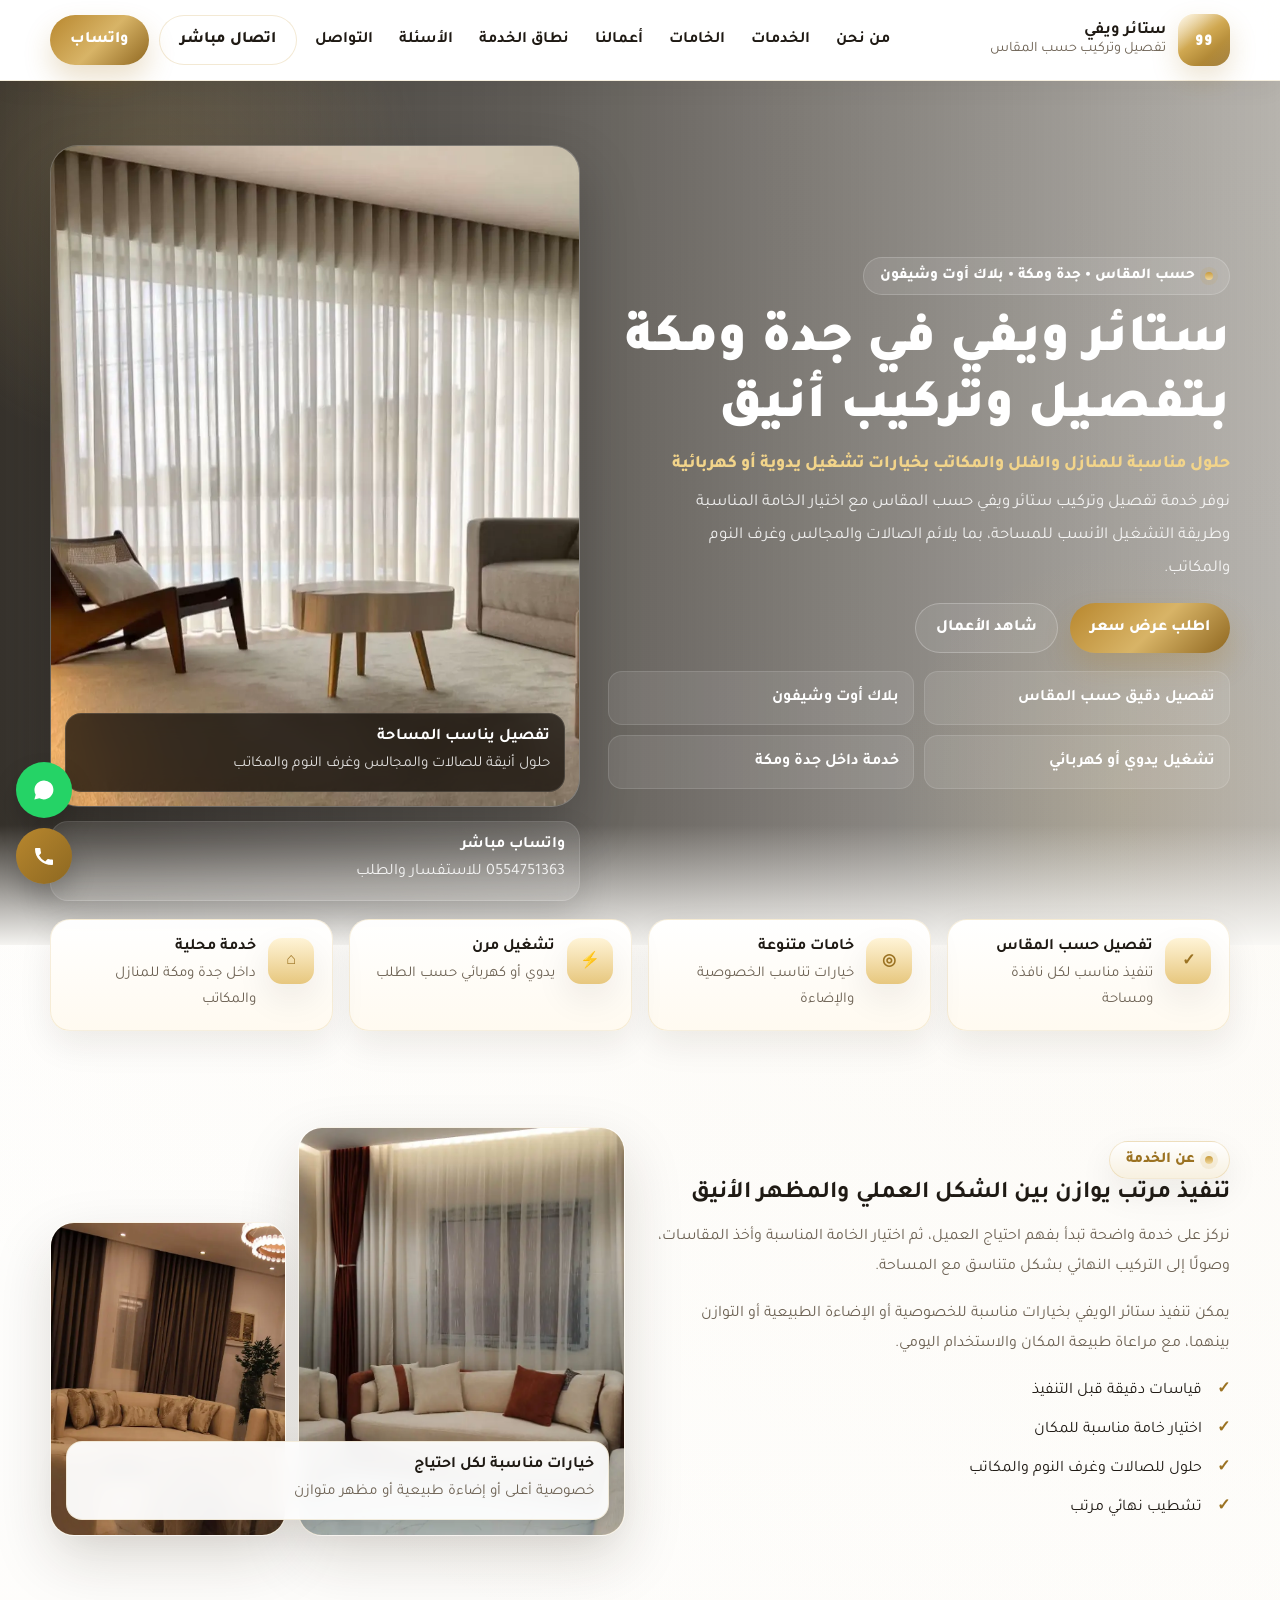
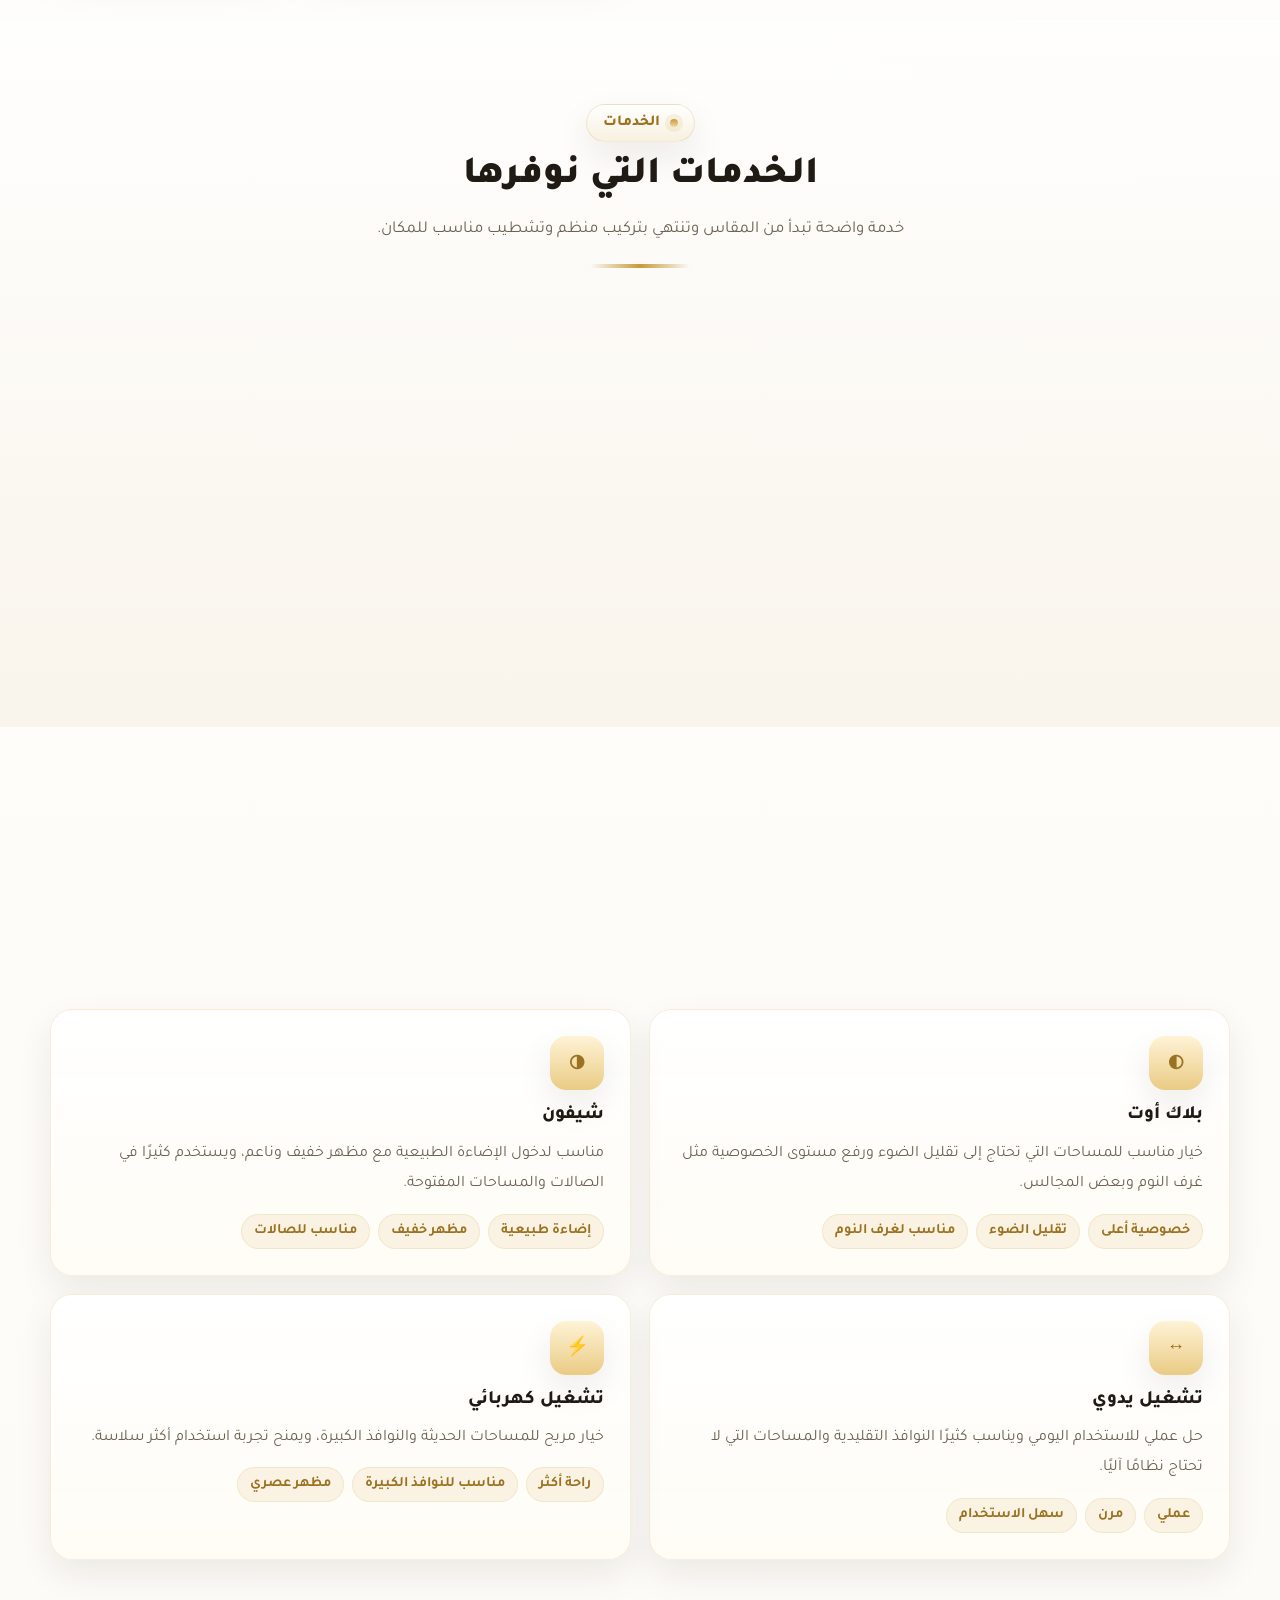
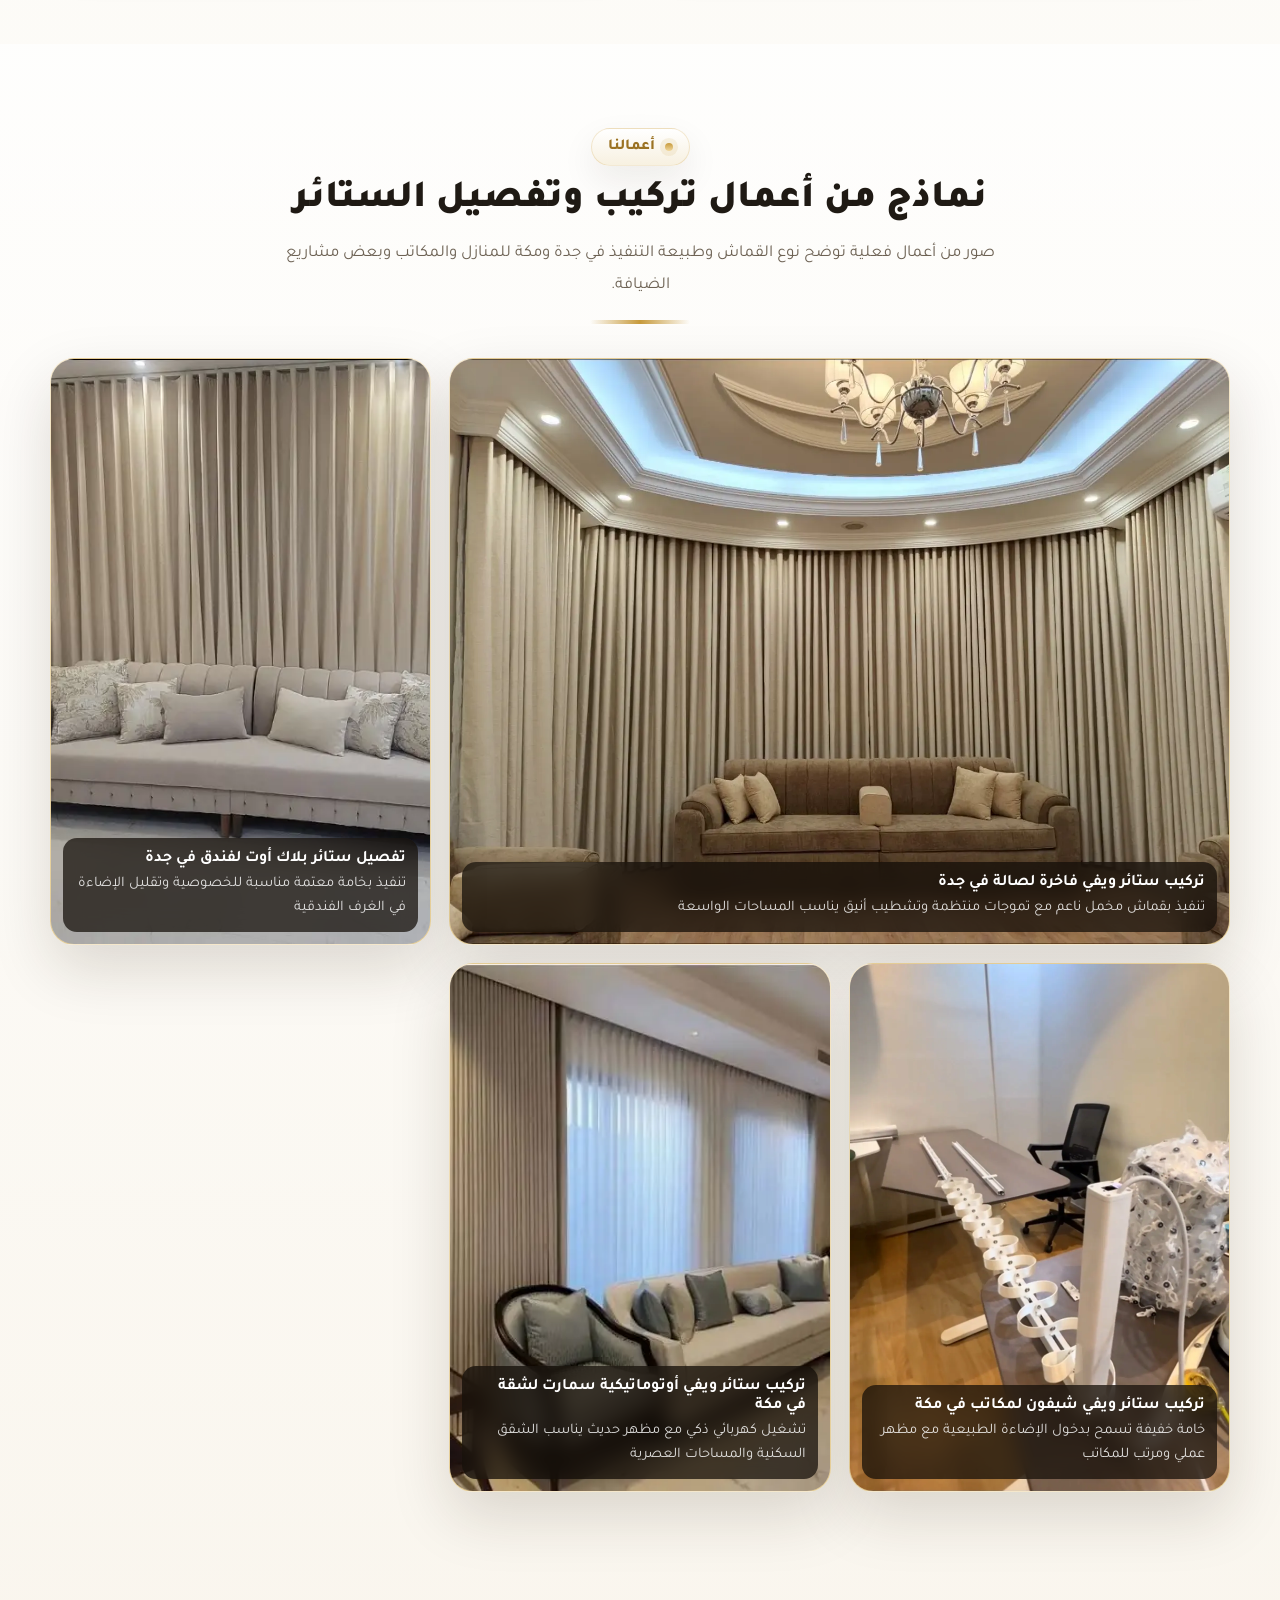
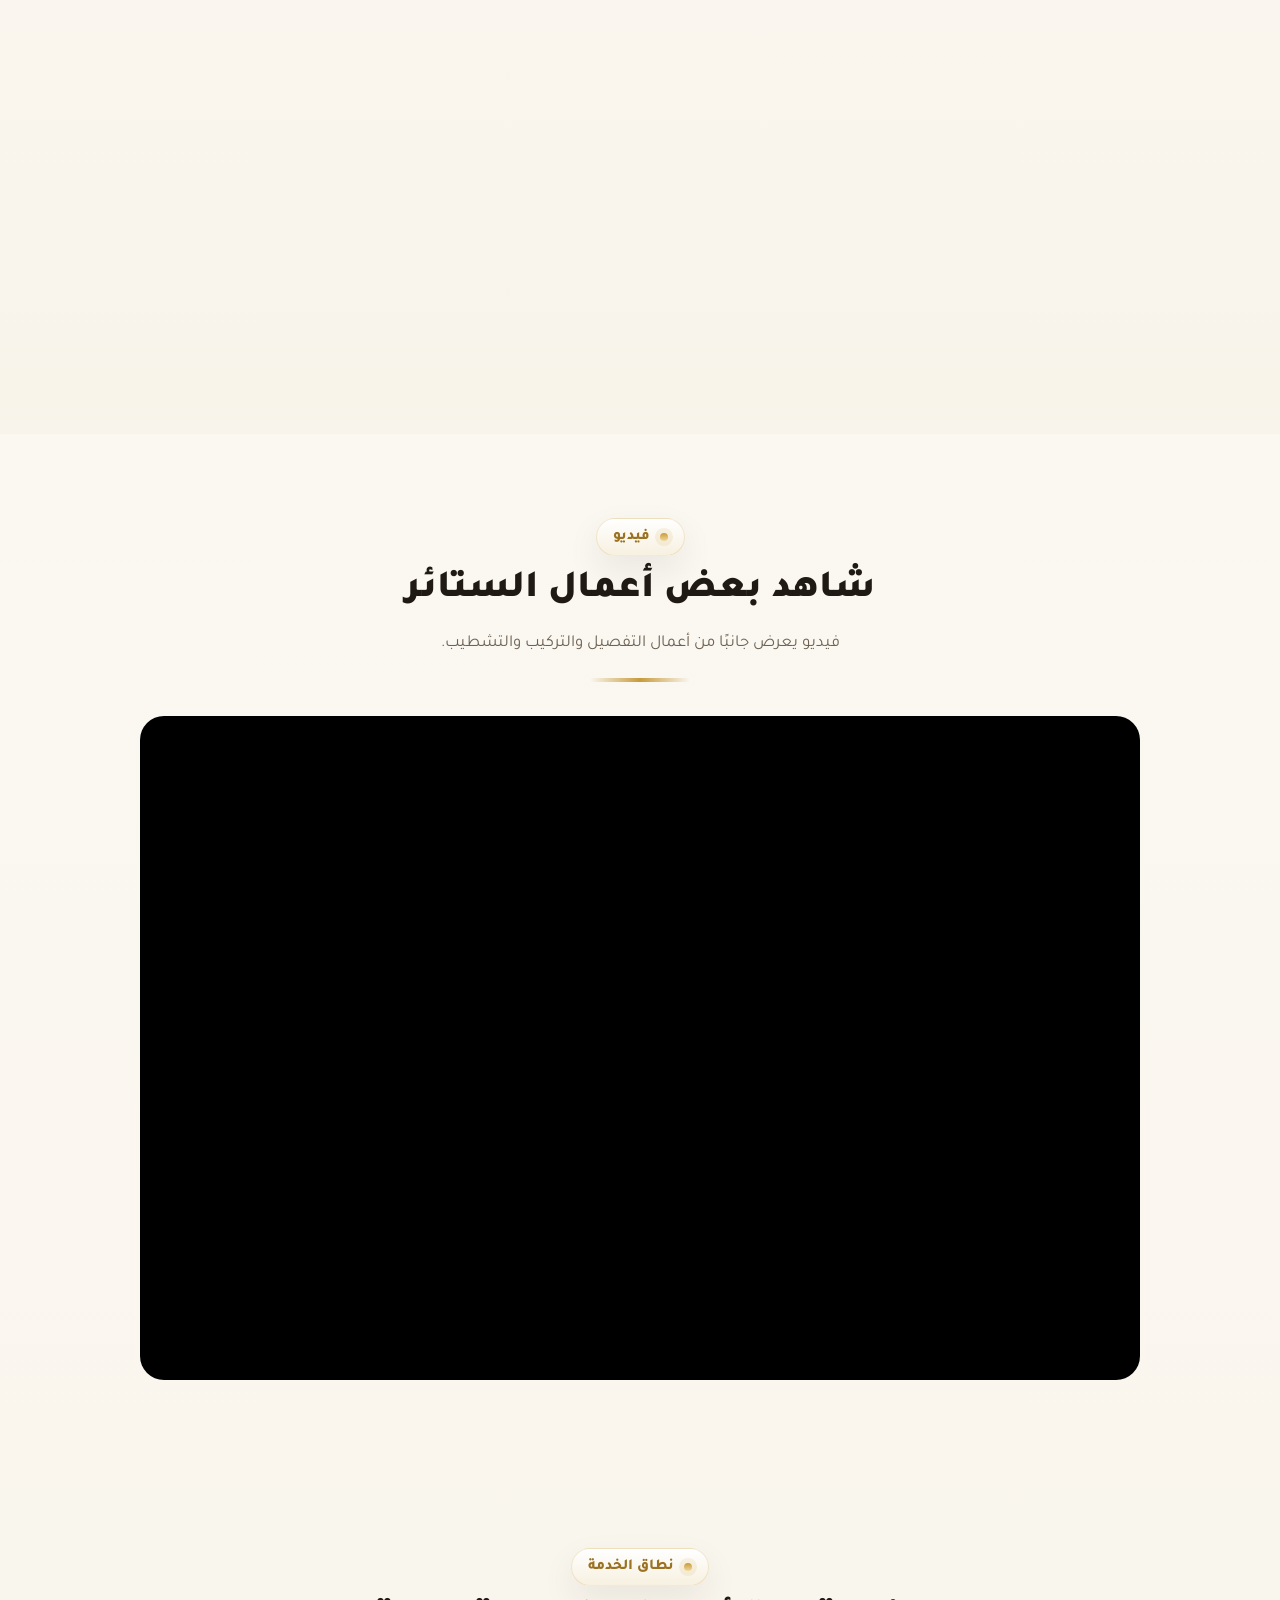
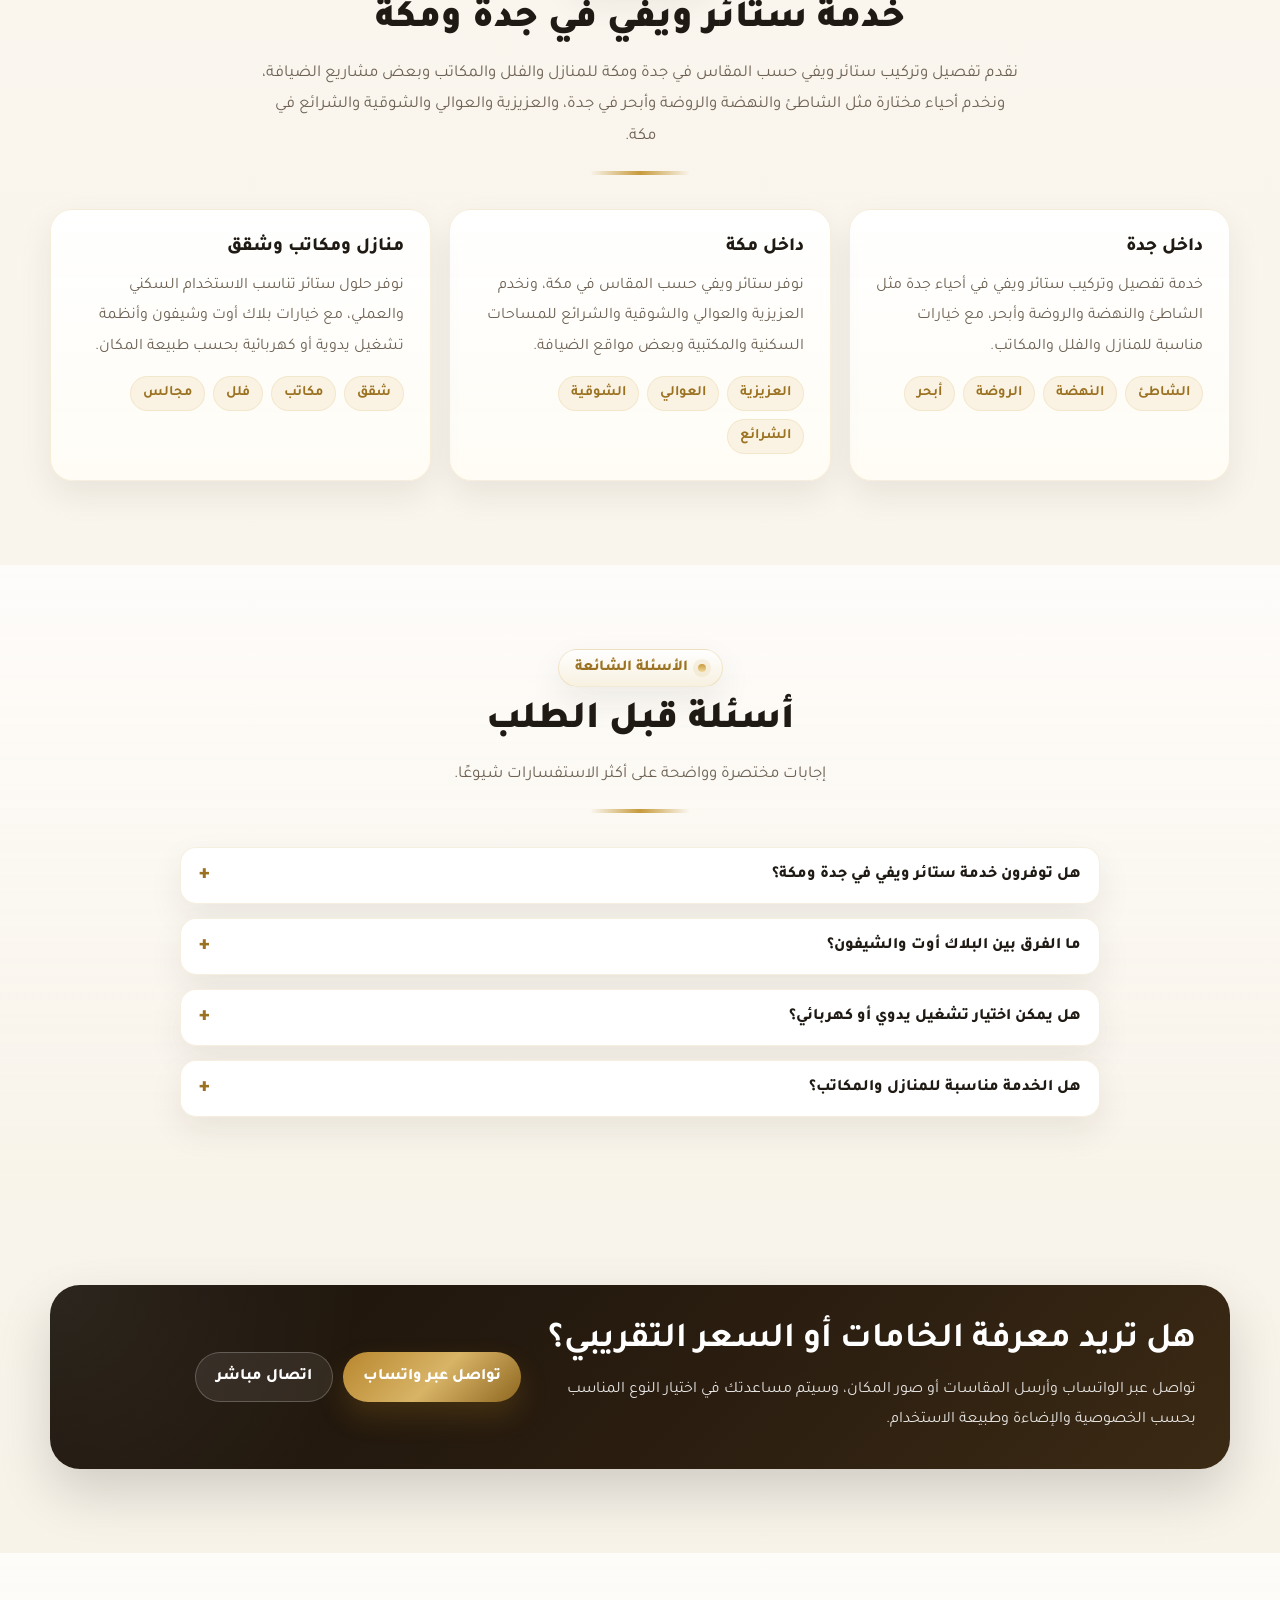
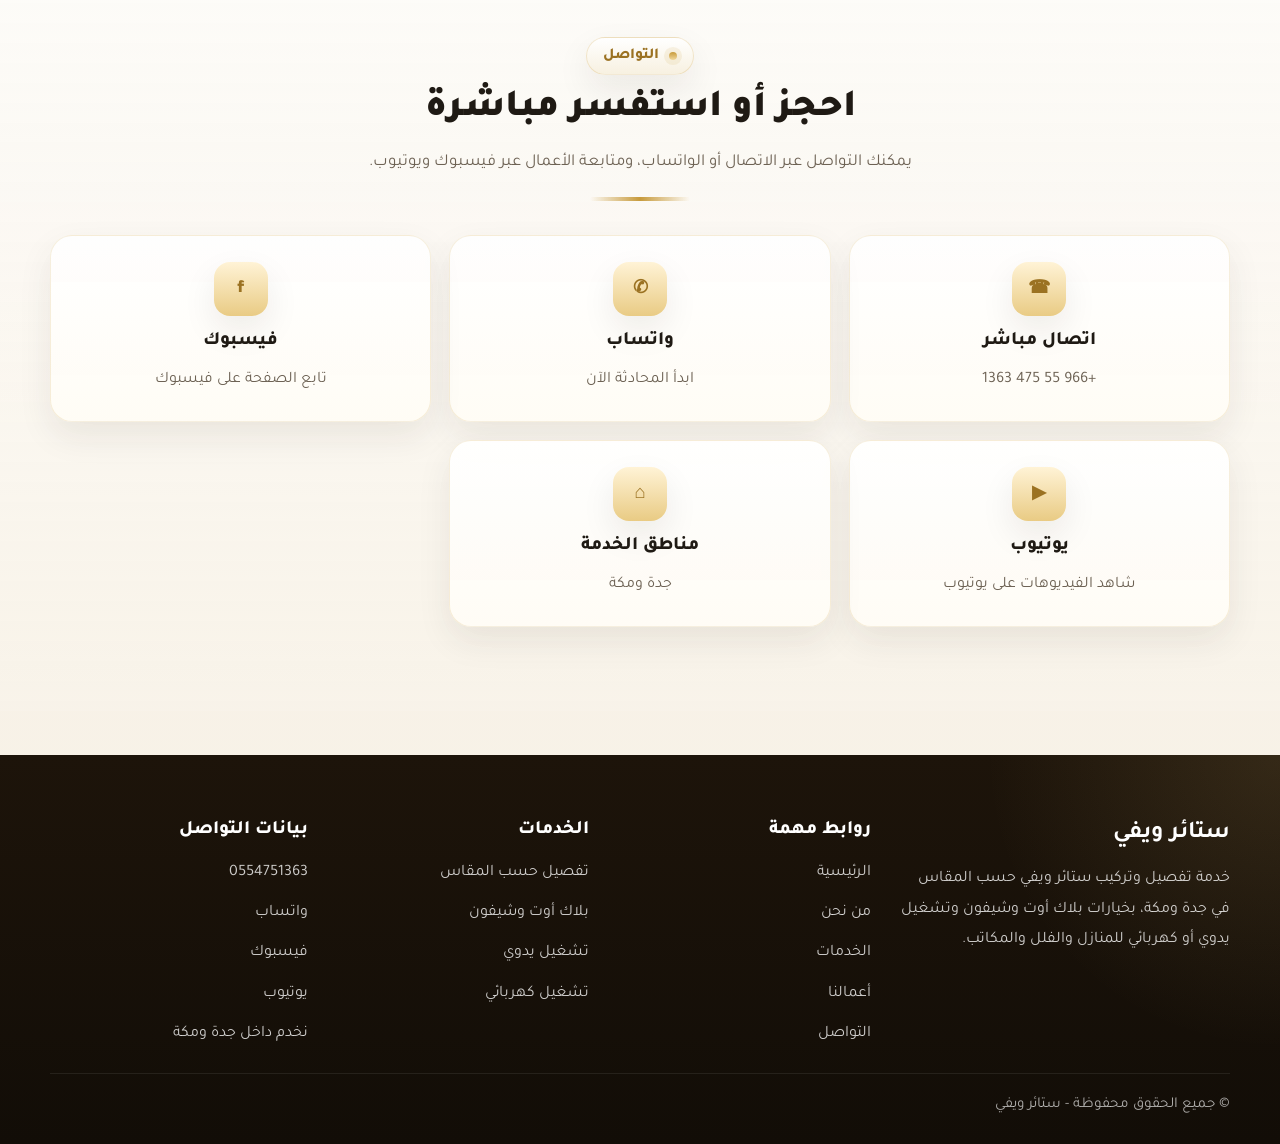
==== index.html @ 96257b6f "Add files via upload" ====
<!doctype html>
<html lang="ar" dir="rtl">
<head>
  <meta charset="utf-8">
  <meta name="viewport" content="width=device-width, initial-scale=1">
  <title>ستائر ويفي في جدة ومكة | تفصيل وتركيب حسب المقاس</title>
  <meta name="description" content="تفصيل وتركيب ستائر ويفي حسب المقاس في جدة ومكة بخيارات بلاك أوت وشيفون وتشغيل يدوي أو كهربائي للمنازل والفلل والمكاتب وبعض مشاريع الضيافة.">
  <meta name="robots" content="index,follow,max-image-preview:large,max-snippet:-1,max-video-preview:-1">
  <meta name="theme-color" content="#fbf7ef">
  <meta name="format-detection" content="telephone=yes">
  <link rel="canonical" href="https://wavycurtains.store/">

  <link rel="preconnect" href="https://fonts.googleapis.com">
  <link rel="preconnect" href="https://fonts.gstatic.com" crossorigin>
  <link href="https://fonts.googleapis.com/css2?family=Tajawal:wght@400;500;700;800&display=swap" rel="stylesheet">
  <link rel="stylesheet" href="./assets/css/style.css">
  <link rel="icon" href="/favicon.ico" sizes="any">
<link rel="icon" type="image/svg+xml" href="/favicon.svg">
<link rel="apple-touch-icon" href="/apple-touch-icon.png">
<link rel="manifest" href="/site.webmanifest">

  <meta property="og:locale" content="ar_AR">
  <meta property="og:type" content="website">
  <meta property="og:title" content="ستائر ويفي في جدة ومكة | تفصيل وتركيب حسب المقاس">
  <meta property="og:description" content="خدمة تفصيل وتركيب ستائر ويفي حسب المقاس في جدة ومكة بخيارات بلاك أوت وشيفون وتشغيل يدوي أو كهربائي.">
  <meta property="og:url" content="https://wavycurtains.store/">
  <meta property="og:site_name" content="ستائر ويفي">
  <meta property="og:image" content="https://wavycurtains.store/assets/images/wavey-curtains-cover-jeddah-makkah.webp">
  <meta property="og:image:alt" content="ستائر ويفي بتفصيل أنيق حسب المقاس">

  <meta name="twitter:card" content="summary_large_image">
  <meta name="twitter:title" content="ستائر ويفي في جدة ومكة | تفصيل وتركيب حسب المقاس">
  <meta name="twitter:description" content="خدمة تفصيل وتركيب ستائر ويفي حسب المقاس في جدة ومكة بخيارات بلاك أوت وشيفون وتشغيل يدوي أو كهربائي.">
  <meta name="twitter:image" content="https://wavycurtains.store/assets/images/wavey-curtains-cover-jeddah-makkah.webp">

  <script type="application/ld+json">
  {
    "@context":"https://schema.org",
    "@graph":[
      {
        "@type":"WebSite",
        "@id":"https://wavycurtains.store/#website",
        "url":"https://wavycurtains.store/",
        "name":"ستائر ويفي",
        "inLanguage":"ar"
      },
      {
        "@type":"Organization",
        "@id":"https://wavycurtains.store/#organization",
        "name":"ستائر ويفي",
        "url":"https://wavycurtains.store/",
        "logo":"https://wavycurtains.store/assets/images/wavey-curtains-cover-jeddah-makkah.webp",
        "telephone":"+966554751363"
      },
      {
        "@type":"HomeAndConstructionBusiness",
        "@id":"https://wavycurtains.store/#business",
        "name":"ستائر ويفي",
        "url":"https://wavycurtains.store/",
        "image":"https://wavycurtains.store/assets/images/wavey-curtains-cover-jeddah-makkah.webp",
        "description":"تفصيل وتركيب ستائر ويفي حسب المقاس في جدة ومكة بخيارات بلاك أوت وشيفون وتشغيل يدوي أو كهربائي للمنازل والفلل والمكاتب وبعض مشاريع الضيافة.",
        "telephone":"+966554751363",
        "priceRange":"$$",
        "address":{
          "@type":"PostalAddress",
          "addressLocality":"Jeddah",
          "addressRegion":"Makkah Province",
          "addressCountry":"SA"
        },
        "areaServed":[
          {"@type":"City","name":"Jeddah"},
          {"@type":"City","name":"Mecca"}
        ],
        "contactPoint":[
          {
            "@type":"ContactPoint",
            "telephone":"+966554751363",
            "contactType":"customer service",
            "areaServed":"SA",
            "availableLanguage":["ar"]
          }
        ],
        "openingHoursSpecification":[
          {
            "@type":"OpeningHoursSpecification",
            "dayOfWeek":["Saturday","Sunday","Monday","Tuesday","Wednesday","Thursday"],
            "opens":"09:00",
            "closes":"22:00"
          }
        ]
      },
      {
        "@type":"Service",
        "@id":"https://wavycurtains.store/#service",
        "name":"تفصيل وتركيب ستائر ويفي",
        "serviceType":"تفصيل وتركيب ستائر ويفي حسب المقاس",
        "provider":{"@id":"https://wavycurtains.store/#business"},
        "areaServed":[
          {"@type":"City","name":"Jeddah"},
          {"@type":"City","name":"Mecca"}
        ],
        "description":"خدمة تفصيل وتركيب ستائر ويفي حسب المقاس بخيارات بلاك أوت وشيفون وأنظمة تشغيل يدوية أو كهربائية."
      },
      {
        "@type":"FAQPage",
        "@id":"https://wavycurtains.store/#faq",
        "mainEntity":[
          {
            "@type":"Question",
            "name":"هل توفرون خدمة ستائر ويفي في جدة ومكة؟",
            "acceptedAnswer":{
              "@type":"Answer",
              "text":"نعم، نوفر خدمة تفصيل وتركيب ستائر ويفي حسب المقاس داخل جدة ومكة للمنازل والفلل والمكاتب وبعض مشاريع الضيافة."
            }
          },
          {
            "@type":"Question",
            "name":"ما الفرق بين البلاك أوت والشيفون؟",
            "acceptedAnswer":{
              "@type":"Answer",
              "text":"البلاك أوت مناسب لتقليل الضوء وزيادة الخصوصية، بينما الشيفون يسمح بمرور الإضاءة الطبيعية ويمنح المكان مظهرًا أخف."
            }
          },
          {
            "@type":"Question",
            "name":"هل تتوفر أنظمة تشغيل يدوية وكهربائية؟",
            "acceptedAnswer":{
              "@type":"Answer",
              "text":"نعم، يمكن تنفيذ الستائر بسحب يدوي أو بنظام كهربائي حسب نوع المساحة وطبيعة الاستخدام."
            }
          },
          {
            "@type":"Question",
            "name":"هل الخدمة مناسبة للمنازل والمكاتب؟",
            "acceptedAnswer":{
              "@type":"Answer",
              "text":"نعم، الخدمة مناسبة للمنازل والفلل والمكاتب وبعض مساحات الضيافة."
            }
          }
        ]
      }
    ]
  }
  </script>
</head>
<body>

  <header class="site-header">
    <div class="container nav-wrap">
      <a href="#home" class="brand" aria-label="الانتقال إلى الرئيسية">
        <div class="brand-logo">وو</div>
        <div class="brand-text">
          <strong>ستائر ويفي</strong>
          <span>تفصيل وتركيب حسب المقاس</span>
        </div>
      </a>

      <nav class="nav" aria-label="القائمة الرئيسية">
        <a href="#about">من نحن</a>
        <a href="#services">الخدمات</a>
        <a href="#materials">الخامات</a>
        <a href="#works">أعمالنا</a>
        <a href="#areas">نطاق الخدمة</a>
        <a href="#faq-section">الأسئلة</a>
        <a href="#contact">التواصل</a>
      </nav>

      <div class="nav-actions">
        <a class="btn btn-outline" href="tel:+966554751363">اتصال مباشر</a>
        <a class="btn btn-primary" href="https://wa.me/966554751363" target="_blank" rel="noopener">واتساب</a>

        <button class="menu-toggle" id="menuToggle" aria-label="فتح القائمة" aria-expanded="false" aria-controls="mobileNav">
          <span></span>
          <span></span>
          <span></span>
        </button>
      </div>
    </div>

    <nav id="mobileNav" class="mobile-nav" aria-hidden="true">
      <a href="#about">من نحن</a>
      <a href="#services">الخدمات</a>
      <a href="#materials">الخامات</a>
      <a href="#works">أعمالنا</a>
      <a href="#areas">نطاق الخدمة</a>
      <a href="#faq-section">الأسئلة</a>
      <a href="#contact">التواصل</a>

      <div class="mobile-actions">
        <a class="btn btn-primary" href="https://wa.me/966554751363" target="_blank" rel="noopener">واتساب</a>
        <a class="btn btn-outline" href="tel:+966554751363">اتصال</a>
      </div>
    </nav>
  </header>

  <main>
    <section class="hero" id="home">
      <div class="container hero-grid">
        <div class="hero-content reveal">
          <span class="eyebrow">حسب المقاس • جدة ومكة • بلاك أوت وشيفون</span>
          <h1>ستائر ويفي في جدة ومكة بتفصيل وتركيب أنيق</h1>
          <div class="hero-sub">حلول مناسبة للمنازل والفلل والمكاتب بخيارات تشغيل يدوية أو كهربائية</div>
          <p>
            نوفر خدمة تفصيل وتركيب ستائر ويفي حسب المقاس مع اختيار الخامة المناسبة وطريقة التشغيل الأنسب
            للمساحة، بما يلائم الصالات والمجالس وغرف النوم والمكاتب.
          </p>

          <div class="hero-actions">
            <a class="btn btn-primary" href="https://wa.me/966554751363" target="_blank" rel="noopener">اطلب عرض سعر</a>
            <a class="btn btn-outline" href="#works">شاهد الأعمال</a>
          </div>

          <div class="hero-points">
            <div class="hero-point">تفصيل دقيق حسب المقاس</div>
            <div class="hero-point">بلاك أوت وشيفون</div>
            <div class="hero-point">تشغيل يدوي أو كهربائي</div>
            <div class="hero-point">خدمة داخل جدة ومكة</div>
          </div>
        </div>

        <div class="hero-visual reveal">
          <div class="hero-media">
         <img
  src="assets/images/wavey-curtains-jeddah-makkah-hero-900.webp"
  srcset="
    assets/images/wavey-curtains-jeddah-makkah-hero-600.webp 600w,
    assets/images/wavey-curtains-jeddah-makkah-hero-900.webp 900w,
    assets/images/wavey-curtains-jeddah-makkah-hero-1200.webp 1200w
  "
  sizes="(max-width: 768px) 100vw, 50vw"
  alt="ستائر ويفي داخل صالة منزلية بتصميم أنيق"
  width="1200"
  height="1500"
  fetchpriority="high"
  decoding="async">
            <div class="hero-overlay">
              <strong>تفصيل يناسب المساحة</strong>
              <span>حلول أنيقة للصالات والمجالس وغرف النوم والمكاتب</span>
            </div>
          </div>
          <div class="hero-badge">
            <strong>واتساب مباشر</strong>
            <span>0554751363 للاستفسار والطلب</span>
          </div>
        </div>
      </div>
    </section>

    <section class="trust-bar">
      <div class="container trust-grid">
        <div class="trust-item reveal">
          <div class="trust-icon">✓</div>
          <div>
            <strong>تفصيل حسب المقاس</strong>
            <span>تنفيذ مناسب لكل نافذة ومساحة</span>
          </div>
        </div>

        <div class="trust-item reveal">
          <div class="trust-icon">◎</div>
          <div>
            <strong>خامات متنوعة</strong>
            <span>خيارات تناسب الخصوصية والإضاءة</span>
          </div>
        </div>

        <div class="trust-item reveal">
          <div class="trust-icon">⚡</div>
          <div>
            <strong>تشغيل مرن</strong>
            <span>يدوي أو كهربائي حسب الطلب</span>
          </div>
        </div>

        <div class="trust-item reveal">
          <div class="trust-icon">⌂</div>
          <div>
            <strong>خدمة محلية</strong>
            <span>داخل جدة ومكة للمنازل والمكاتب</span>
          </div>
        </div>
      </div>
    </section>

    <section class="section" id="about">
      <div class="container split">
        <div class="reveal">
          <span class="eyebrow">عن الخدمة</span>
          <h2>تنفيذ مرتب يوازن بين الشكل العملي والمظهر الأنيق</h2>
          <p>
            نركز على خدمة واضحة تبدأ بفهم احتياج العميل، ثم اختيار الخامة المناسبة وأخذ المقاسات،
            وصولًا إلى التركيب النهائي بشكل متناسق مع المساحة.
          </p>
          <p>
            يمكن تنفيذ ستائر الويفي بخيارات مناسبة للخصوصية أو الإضاءة الطبيعية أو التوازن بينهما،
            مع مراعاة طبيعة المكان والاستخدام اليومي.
          </p>

          <ul class="check-list">
            <li>قياسات دقيقة قبل التنفيذ</li>
            <li>اختيار خامة مناسبة للمكان</li>
            <li>حلول للصالات وغرف النوم والمكاتب</li>
            <li>تشطيب نهائي مرتب</li>
          </ul>
        </div>

        <div class="showcase reveal">
          <div class="showcase-main">
            <img src="assets/images/wavey-curtains-living-room-jeddah.webp" alt="ستائر ويفي داخل غرفة معيشة بتصميم حديث" width="1100" height="1400" loading="lazy">
          </div>
          <div class="showcase-sub">
            <img src="assets/images/curtain-fabric-detail-blackout-sheer.webp" alt="عينات خامات ستائر بلاك أوت وشيفون" width="700" height="900" loading="lazy">
          </div>
          <div class="showcase-chip">
            <strong>خيارات مناسبة لكل احتياج</strong>
            <span>خصوصية أعلى أو إضاءة طبيعية أو مظهر متوازن</span>
          </div>
        </div>
      </div>
    </section>

    <section class="section soft" id="services">
      <div class="container">
        <div class="section-head reveal">
          <span class="eyebrow">الخدمات</span>
          <h2>الخدمات التي نوفرها</h2>
          <p>خدمة واضحة تبدأ من المقاس وتنتهي بتركيب منظم وتشطيب مناسب للمكان.</p>
          <div class="gold-line"></div>
        </div>

        <div class="grid-3">
          <article class="card reveal">
            <div class="card-icon">✦</div>
            <h3>تفصيل ستائر ويفي حسب المقاس</h3>
            <p>تفصيل الستائر بالمقاسات الفعلية للموقع مع مراعاة الارتفاع والعرض وطبيعة التصميم الداخلي.</p>
            <ul class="check-list">
              <li>مناسبة للصالات والغرف والمجالس</li>
              <li>تموجات متناسقة ومظهر حديث</li>
              <li>تنفيذ يلائم طبيعة الاستخدام</li>
            </ul>
          </article>

          <article class="card reveal">
            <div class="card-icon">✦</div>
            <h3>تركيب وتشطيب نهائي</h3>
            <p>تركيب منظم مع ضبط الحركة والتموجات وإظهار الشكل النهائي بصورة متناسقة داخل المساحة.</p>
            <ul class="check-list">
              <li>اهتمام بالتفاصيل النهائية</li>
              <li>مظهر مرتب بعد التركيب</li>
              <li>ملاءمة جيدة للأبعاد</li>
            </ul>
          </article>

          <article class="card reveal">
            <div class="card-icon">✦</div>
            <h3>حلول للمنازل والمكاتب</h3>
            <p>نوفر حلولًا للمساحات السكنية والمكتبية وبعض مشاريع الضيافة بخامات وأنظمة تشغيل متنوعة.</p>
            <ul class="check-list">
              <li>خيارات متعددة في الخامة</li>
              <li>يدوي أو كهربائي</li>
              <li>مناسب لمشاريع صغيرة ومتوسطة</li>
            </ul>
          </article>
        </div>
      </div>
    </section>

    <section class="section" id="materials">
      <div class="container">
        <div class="section-head reveal">
          <span class="eyebrow">الخامات والخيارات</span>
          <h2>اختيار الخامة ونظام التشغيل المناسب</h2>
          <p>يمكن اختيار الخامة بحسب مستوى الخصوصية والإضاءة والمظهر المطلوب داخل المكان.</p>
          <div class="gold-line"></div>
        </div>

        <div class="option-grid">
          <article class="card reveal">
            <div class="card-icon">◐</div>
            <h3>بلاك أوت</h3>
            <p>خيار مناسب للمساحات التي تحتاج إلى تقليل الضوء ورفع مستوى الخصوصية مثل غرف النوم وبعض المجالس.</p>
            <div class="tag-row">
              <span class="tag">خصوصية أعلى</span>
              <span class="tag">تقليل الضوء</span>
              <span class="tag">مناسب لغرف النوم</span>
            </div>
          </article>

          <article class="card reveal">
            <div class="card-icon">◑</div>
            <h3>شيفون</h3>
            <p>مناسب لدخول الإضاءة الطبيعية مع مظهر خفيف وناعم، ويستخدم كثيرًا في الصالات والمساحات المفتوحة.</p>
            <div class="tag-row">
              <span class="tag">إضاءة طبيعية</span>
              <span class="tag">مظهر خفيف</span>
              <span class="tag">مناسب للصالات</span>
            </div>
          </article>

          <article class="card reveal">
            <div class="card-icon">↔</div>
            <h3>تشغيل يدوي</h3>
            <p>حل عملي للاستخدام اليومي ويناسب كثيرًا النوافذ التقليدية والمساحات التي لا تحتاج نظامًا آليًا.</p>
            <div class="tag-row">
              <span class="tag">عملي</span>
              <span class="tag">مرن</span>
              <span class="tag">سهل الاستخدام</span>
            </div>
          </article>

          <article class="card reveal">
            <div class="card-icon">⚡</div>
            <h3>تشغيل كهربائي</h3>
            <p>خيار مريح للمساحات الحديثة والنوافذ الكبيرة، ويمنح تجربة استخدام أكثر سلاسة.</p>
            <div class="tag-row">
              <span class="tag">راحة أكثر</span>
              <span class="tag">مناسب للنوافذ الكبيرة</span>
              <span class="tag">مظهر عصري</span>
            </div>
          </article>
        </div>
      </div>
    </section>

    <section class="section soft" id="works">
      <div class="container">
        <div class="section-head reveal">
          <span class="eyebrow">أعمالنا</span>
          <h2>نماذج من أعمال تركيب وتفصيل الستائر</h2>
          <p>صور من أعمال فعلية توضح نوع القماش وطبيعة التنفيذ في جدة ومكة للمنازل والمكاتب وبعض مشاريع الضيافة.</p>
          <div class="gold-line"></div>
        </div>

        <div class="gallery-grid">
          <article class="gallery-item large reveal">
            <img src="assets/images/wavey-curtains-luxury-living-room-jeddah.webp" alt="تركيب ستائر ويفي فاخرة لصالة في جدة بقماش مخمل" width="1600" height="1000" loading="lazy">
            <div class="gallery-caption">
              <strong>تركيب ستائر ويفي فاخرة لصالة في جدة</strong>
              <span>تنفيذ بقماش مخمل ناعم مع تموجات منتظمة وتشطيب أنيق يناسب المساحات الواسعة</span>
            </div>
          </article>

          <article class="gallery-item reveal">
            <img src="assets/images/blackout-wavey-bedroom-curtains-makkah.webp" alt="تفصيل ستائر بلاك أوت لفندق في جدة" width="900" height="1100" loading="lazy">
            <div class="gallery-caption">
              <strong>تفصيل ستائر بلاك أوت لفندق في جدة</strong>
              <span>تنفيذ بخامة معتمة مناسبة للخصوصية وتقليل الإضاءة في الغرف الفندقية</span>
            </div>
          </article>

          <article class="gallery-item reveal">
            <img src="assets/images/sheer-wavey-curtains-majlis-jeddah.webp" alt="تركيب ستائر ويفي شيفون لمكاتب في مكة" width="900" height="1100" loading="lazy">
            <div class="gallery-caption">
              <strong>تركيب ستائر ويفي شيفون لمكاتب في مكة</strong>
              <span>خامة خفيفة تسمح بدخول الإضاءة الطبيعية مع مظهر عملي ومرتب للمكاتب</span>
            </div>
          </article>

          <article class="gallery-item reveal">
            <img src="assets/images/wavey-smart-curtains-apartment-makkah.webp" alt="تركيب ستائر ويفي أوتوماتيكية سمارت لشقة في مكة" width="900" height="1100" loading="lazy">
            <div class="gallery-caption">
              <strong>تركيب ستائر ويفي أوتوماتيكية سمارت لشقة في مكة</strong>
              <span>تشغيل كهربائي ذكي مع مظهر حديث يناسب الشقق السكنية والمساحات العصرية</span>
            </div>
          </article>

          <article class="gallery-item large reveal">
            <img src="assets/images/custom-wavey-curtain-project-makkah.webp" alt="تفصيل ستائر ويفي بقماش لينن لمجلس في مكة" width="1600" height="1000" loading="lazy">
            <div class="gallery-caption">
              <strong>تفصيل ستائر ويفي بقماش لينن لمجلس في مكة</strong>
              <span>تنفيذ حسب المقاس بخامة أنيقة تعطي توازنًا بين الخصوصية والمظهر الخفيف</span>
            </div>
          </article>
        </div>
      </div>
    </section>
<section class="section" id="video">
  <div class="container">
    <div class="section-head reveal">
      <span class="eyebrow">فيديو</span>
      <h2>شاهد بعض أعمال الستائر</h2>
      <p>فيديو يعرض جانبًا من أعمال التفصيل والتركيب والتشطيب.</p>
      <div class="gold-line"></div>
    </div>

    <div class="video-wrap reveal">
      <iframe
        src="https://www.youtube.com/embed/zxaedPV0Pmk"
        title="فيديو أعمال ستائر ويفي"
        loading="lazy"
        referrerpolicy="strict-origin-when-cross-origin"
        allow="accelerometer; autoplay; clipboard-write; encrypted-media; gyroscope; picture-in-picture; web-share"
        allowfullscreen>
      </iframe>
    </div>
  </div>
</section>

    <section class="section" id="areas">
      <div class="container">
        <div class="section-head reveal">
          <span class="eyebrow">نطاق الخدمة</span>
          <h2>خدمة ستائر ويفي في جدة ومكة</h2>
          <p>
            نقدم تفصيل وتركيب ستائر ويفي حسب المقاس في جدة ومكة للمنازل والفلل والمكاتب وبعض مشاريع الضيافة،
            ونخدم أحياء مختارة مثل الشاطئ والنهضة والروضة وأبحر في جدة، والعزيزية والعوالي والشوقية والشرائع في مكة.
          </p>
          <div class="gold-line"></div>
        </div>

        <div class="local-grid">
          <article class="card reveal">
            <h3>داخل جدة</h3>
            <p>
              خدمة تفصيل وتركيب ستائر ويفي في أحياء جدة مثل الشاطئ والنهضة والروضة وأبحر،
              مع خيارات مناسبة للمنازل والفلل والمكاتب.
            </p>
            <div class="area-tags">
              <span class="tag">الشاطئ</span>
              <span class="tag">النهضة</span>
              <span class="tag">الروضة</span>
              <span class="tag">أبحر</span>
            </div>
          </article>

          <article class="card reveal">
            <h3>داخل مكة</h3>
            <p>
              نوفر ستائر ويفي حسب المقاس في مكة، ونخدم العزيزية والعوالي والشوقية والشرائع
              للمساحات السكنية والمكتبية وبعض مواقع الضيافة.
            </p>
            <div class="area-tags">
              <span class="tag">العزيزية</span>
              <span class="tag">العوالي</span>
              <span class="tag">الشوقية</span>
              <span class="tag">الشرائع</span>
            </div>
          </article>

          <article class="card reveal">
            <h3>منازل ومكاتب وشقق</h3>
            <p>
              نوفر حلول ستائر تناسب الاستخدام السكني والعملي، مع خيارات بلاك أوت وشيفون
              وأنظمة تشغيل يدوية أو كهربائية بحسب طبيعة المكان.
            </p>
            <div class="area-tags">
              <span class="tag">شقق</span>
              <span class="tag">مكاتب</span>
              <span class="tag">فلل</span>
              <span class="tag">مجالس</span>
            </div>
          </article>
        </div>
      </div>
    </section>

    <section class="section soft" id="faq-section">
      <div class="container">
        <div class="section-head reveal">
          <span class="eyebrow">الأسئلة الشائعة</span>
          <h2>أسئلة قبل الطلب</h2>
          <p>إجابات مختصرة وواضحة على أكثر الاستفسارات شيوعًا.</p>
          <div class="gold-line"></div>
        </div>

        <div class="faq">
          <details class="faq-item reveal">
            <summary>هل توفرون خدمة ستائر ويفي في جدة ومكة؟</summary>
            <p>نعم، نوفر خدمة التفصيل والتركيب داخل جدة ومكة حسب المقاس ونوع الخامة المطلوبة.</p>
          </details>

          <details class="faq-item reveal">
            <summary>ما الفرق بين البلاك أوت والشيفون؟</summary>
            <p>البلاك أوت مناسب لتقليل الضوء وزيادة الخصوصية، بينما الشيفون يسمح بدخول الإضاءة الطبيعية بمظهر أخف.</p>
          </details>

          <details class="faq-item reveal">
            <summary>هل يمكن اختيار تشغيل يدوي أو كهربائي؟</summary>
            <p>نعم، يمكن تنفيذ الستائر بسحب يدوي أو بنظام كهربائي بحسب طبيعة المكان والاحتياج.</p>
          </details>

          <details class="faq-item reveal">
            <summary>هل الخدمة مناسبة للمنازل والمكاتب؟</summary>
            <p>نعم، الخدمة مناسبة للمنازل والفلل والمكاتب وبعض مساحات الضيافة.</p>
          </details>
        </div>
      </div>
    </section>

    <section class="section">
      <div class="container">
        <div class="cta reveal">
          <div class="cta-grid">
            <div>
              <h2>هل تريد معرفة الخامات أو السعر التقريبي؟</h2>
              <p>
                تواصل عبر الواتساب وأرسل المقاسات أو صور المكان، وسيتم مساعدتك في اختيار النوع المناسب
                بحسب الخصوصية والإضاءة وطبيعة الاستخدام.
              </p>
            </div>

            <div class="cta-actions">
              <a class="btn btn-primary" href="https://wa.me/966554751363" target="_blank" rel="noopener">تواصل عبر واتساب</a>
              <a class="btn btn-outline" href="tel:+966554751363">اتصال مباشر</a>
            </div>
          </div>
        </div>
      </div>
    </section>
<section class="section soft" id="contact">
  <div class="container">
    <div class="section-head reveal">
      <span class="eyebrow">التواصل</span>
      <h2>احجز أو استفسر مباشرة</h2>
      <p>يمكنك التواصل عبر الاتصال أو الواتساب، ومتابعة الأعمال عبر فيسبوك ويوتيوب.</p>
      <div class="gold-line"></div>
    </div>

    <div class="contact-grid">
      <article class="card contact-card reveal">
        <div class="card-icon">☎</div>
        <h3>اتصال مباشر</h3>
        <p><a href="tel:+966554751363">+966 55 475 1363</a></p>
      </article>

      <article class="card contact-card reveal">
        <div class="card-icon">✆</div>
        <h3>واتساب</h3>
        <p><a href="https://wa.me/966554751363" target="_blank" rel="noopener">ابدأ المحادثة الآن</a></p>
      </article>

      <article class="card contact-card reveal">
        <div class="card-icon">f</div>
        <h3>فيسبوك</h3>
        <p><a href="https://www.facebook.com/wavycurtainsstore?locale=ar_AR" target="_blank" rel="noopener nofollow">تابع الصفحة على فيسبوك</a></p>
      </article>

      <article class="card contact-card reveal">
        <div class="card-icon">▶</div>
        <h3>يوتيوب</h3>
        <p><a href="https://www.youtube.com/@wavycurtains" target="_blank" rel="noopener nofollow">شاهد الفيديوهات على يوتيوب</a></p>
      </article>

      <article class="card contact-card reveal">
        <div class="card-icon">⌂</div>
        <h3>مناطق الخدمة</h3>
        <p>جدة ومكة</p>
      </article>
    </div>
  </div>
</section>
  </main>

  <footer class="site-footer">
    <div class="container footer-grid">
      <div class="footer-brand">
        <h2>ستائر ويفي</h2>
        <p>
          خدمة تفصيل وتركيب ستائر ويفي حسب المقاس في جدة ومكة، بخيارات بلاك أوت وشيفون
          وتشغيل يدوي أو كهربائي للمنازل والفلل والمكاتب.
        </p>
      </div>

      <div class="footer-col">
        <h3>روابط مهمة</h3>
        <div class="footer-links">
          <a href="#home">الرئيسية</a>
          <a href="#about">من نحن</a>
          <a href="#services">الخدمات</a>
          <a href="#works">أعمالنا</a>
          <a href="#contact">التواصل</a>
        </div>
      </div>

      <div class="footer-col">
        <h3>الخدمات</h3>
        <div class="footer-links">
          <a href="#materials">تفصيل حسب المقاس</a>
          <a href="#materials">بلاك أوت وشيفون</a>
          <a href="#materials">تشغيل يدوي</a>
          <a href="#materials">تشغيل كهربائي</a>
        </div>
      </div>

<div class="footer-col">
  <h3>بيانات التواصل</h3>
  <div class="footer-links">
    <a href="tel:+966554751363">0554751363</a>
    <a href="https://wa.me/966554751363" target="_blank" rel="noopener">واتساب</a>
    <a href="https://www.facebook.com/wavycurtainsstore?locale=ar_AR" target="_blank" rel="noopener nofollow">فيسبوك</a>
    <a href="https://www.youtube.com/@wavycurtains" target="_blank" rel="noopener nofollow">يوتيوب</a>
    <p>نخدم داخل جدة ومكة</p>
  </div>
</div>
    </div>

    <div class="container footer-bottom">
      <p>© جميع الحقوق محفوظة - ستائر ويفي</p>
    </div>
  </footer>

  <div class="floating-actions">
    <a class="float-btn float-whatsapp" href="https://wa.me/966554751363" target="_blank" rel="noopener" aria-label="واتساب">
      <svg viewBox="0 0 32 32" aria-hidden="true">
        <path d="M19.11 17.23c-.29-.15-1.72-.85-1.99-.95-.27-.1-.47-.15-.66.15-.2.29-.76.95-.94 1.14-.17.2-.34.22-.63.07-.29-.15-1.22-.45-2.33-1.44-.86-.76-1.45-1.7-1.62-1.99-.17-.29-.02-.44.13-.59.13-.13.29-.34.44-.51.15-.17.2-.29.29-.49.1-.2.05-.37-.02-.51-.07-.15-.66-1.59-.9-2.18-.24-.57-.49-.49-.66-.5h-.56c-.2 0-.51.07-.78.37-.27.29-1.02 1-1.02 2.44s1.05 2.83 1.2 3.03c.15.2 2.07 3.16 5.01 4.43.7.3 1.25.48 1.68.61.71.23 1.35.19 1.86.11.57-.08 1.72-.7 1.96-1.38.24-.68.24-1.26.17-1.38-.06-.12-.25-.2-.54-.34zM16.02 3.2c-7.06 0-12.78 5.72-12.78 12.78 0 2.24.58 4.42 1.68 6.34L3.14 28.8l6.63-1.74c1.83 1 3.89 1.52 5.98 1.52h.01c7.06 0 12.79-5.73 12.79-12.79 0-3.42-1.33-6.63-3.76-9.05A12.7 12.7 0 0 0 16.02 3.2z"/>
      </svg>
    </a>

    <a class="float-btn float-call" href="tel:+966554751363" aria-label="اتصال">
      <svg viewBox="0 0 24 24" aria-hidden="true">
        <path d="M6.62 10.79a15.46 15.46 0 0 0 6.59 6.59l2.2-2.2c.27-.27.67-.36 1.02-.24 1.12.37 2.33.57 3.57.57.55 0 1 .45 1 1V20c0 .55-.45 1-1 1C10.07 21 3 13.93 3 5c0-.55.45-1 1-1h3.49c.55 0 1 .45 1 1 0 1.24.2 2.45.57 3.57.11.35.03.74-.25 1.02l-2.19 2.2z"/>
      </svg>
    </a>
  </div>

  <script src="./assets/js/script.js"></script>
</body>
</html>
---- assets/css/style.css ----
:root{
      --bg:#fbfaf7;
      --bg-soft:#f8f3e9;
      --surface:#ffffff;
      --surface-2:#fffdf8;
      --text:#1f1a14;
      --muted:#6d6254;
      --gold:#c79a3b;
      --gold-dark:#9b7222;
      --gold-soft:#f1d89d;
      --dark:#120d07;
      --line:rgba(199,154,59,.16);
      --shadow:0 14px 34px rgba(39,24,5,.08);
      --shadow-lg:0 24px 60px rgba(39,24,5,.15);
      --radius:22px;
      --radius-lg:30px;
      --header-h:80px;
      --container:1180px;
      --transition:.28s ease;
    }

    *{box-sizing:border-box}
    *::before,*::after{box-sizing:border-box}

    html{
      scroll-behavior:smooth;
      overflow-x:hidden;
    }

    body{
      margin:0;
      font-family:'Tajawal',sans-serif;
      background:
        radial-gradient(circle at top right, rgba(199,154,59,.06), transparent 20%),
        linear-gradient(180deg,#ffffff 0%, #fcfaf5 45%, #f7f1e6 100%);
      color:var(--text);
      direction:rtl;
      overflow-x:hidden;
      -webkit-font-smoothing:antialiased;
      text-rendering:optimizeLegibility;
    }

    img{
      max-width:100%;
      height:auto;
      display:block;
    }

    a{
      text-decoration:none;
      color:inherit;
    }

    button,input,textarea,select{
      font:inherit;
    }

    .container{
      width:min(100% - 32px, var(--container));
      margin-inline:auto;
    }

    .section{
      padding:84px 0;
      position:relative;
    }

    .soft{
      background:linear-gradient(180deg, rgba(255,255,255,.7) 0%, rgba(248,243,233,.85) 100%);
    }

    .section-head{
      text-align:center;
      margin-bottom:34px;
      max-width:820px;
      margin-inline:auto;
    }

    .section-head h2{
      margin:10px 0 12px;
      font-size:clamp(1.7rem, 3vw, 2.7rem);
      line-height:1.3;
      font-weight:900;
    }

    .section-head p{
      margin:0 auto;
      max-width:760px;
      color:var(--muted);
      line-height:1.9;
      font-size:1.05rem;
    }

    .eyebrow{
      display:inline-flex;
      align-items:center;
      gap:10px;
      padding:9px 16px;
      border-radius:999px;
      background:linear-gradient(180deg, rgba(255,255,255,.96), rgba(247,240,223,.96));
      border:1px solid rgba(199,154,59,.22);
      color:var(--gold-dark);
      font-weight:800;
      font-size:.95rem;
      box-shadow:var(--shadow);
    }

    .eyebrow::before{
      content:"";
      width:8px;
      height:8px;
      border-radius:50%;
      background:linear-gradient(180deg, var(--gold), var(--gold-soft));
      box-shadow:0 0 0 5px rgba(199,154,59,.12);
      flex-shrink:0;
    }

    .gold-line{
      width:100px;
      height:4px;
      border-radius:999px;
      margin:18px auto 0;
      background:linear-gradient(90deg, transparent, var(--gold), transparent);
    }

    h1,h2,h3,h4{
      margin:0 0 12px;
      line-height:1.3;
      color:var(--text);
    }

    h1{
      font-size:clamp(2rem,4.2vw,3.8rem);
      font-weight:900;
    }

    h3{
      font-size:1.18rem;
      font-weight:800;
    }

    p{
      margin:0 0 16px;
      color:var(--muted);
      line-height:1.9;
      font-size:1rem;
    }

    ul{
      list-style:none;
      margin:0;
      padding:0;
    }

    .btn{
      display:inline-flex;
      align-items:center;
      justify-content:center;
      gap:8px;
      padding:13px 20px;
      min-height:50px;
      border-radius:999px;
      font-weight:800;
      cursor:pointer;
      border:none;
      transition:transform var(--transition), box-shadow var(--transition), border-color var(--transition), background var(--transition);
      text-align:center;
      white-space:nowrap;
      max-width:100%;
    }

    .btn:hover{
      transform:translateY(-2px);
    }

    .btn-primary{
      color:#fff;
      background:linear-gradient(135deg, #b8872e 0%, #d8b467 52%, #8f6720 100%);
      box-shadow:0 14px 28px rgba(170,122,32,.23);
    }

    .btn-primary:hover{
      box-shadow:0 18px 34px rgba(170,122,32,.30);
    }

    .btn-outline{
      background:rgba(255,255,255,.86);
      color:var(--text);
      border:1px solid rgba(199,154,59,.22);
    }

    .btn-outline:hover{
      border-color:var(--gold);
      color:var(--gold-dark);
    }

    /* Header */
    .site-header{
      position:sticky;
      top:0;
      z-index:1100;
      background:rgba(255,255,255,.92);
      backdrop-filter:blur(12px);
      border-bottom:1px solid var(--line);
      box-shadow:0 8px 24px rgba(39,24,5,.04);
    }

    .nav-wrap{
      min-height:var(--header-h);
      display:flex;
      align-items:center;
      justify-content:space-between;
      gap:14px;
      padding:12px 0;
    }

    .brand{
      display:flex;
      align-items:center;
      gap:12px;
      min-width:0;
      flex:1 1 auto;
    }

    .brand-logo{
      width:52px;
      height:52px;
      border-radius:16px;
      display:grid;
      place-items:center;
      flex-shrink:0;
      font-weight:900;
      color:#fff;
      background:linear-gradient(145deg,#fff6e0 0%, #d0a851 45%, #936a1c 100%);
      box-shadow:0 12px 28px rgba(166,118,29,.20);
      position:relative;
      overflow:hidden;
    }

    .brand-logo::before{
      content:"";
      position:absolute;
      inset:0;
      background:linear-gradient(135deg, rgba(255,255,255,.35), transparent 40%, transparent 70%, rgba(255,255,255,.18));
    }

    .brand-text{
      min-width:0;
      line-height:1.2;
    }

    .brand-text strong{
      display:block;
      font-size:1.04rem;
      white-space:nowrap;
      overflow:hidden;
      text-overflow:ellipsis;
    }

    .brand-text span{
      display:block;
      font-size:.9rem;
      color:var(--muted);
      white-space:nowrap;
      overflow:hidden;
      text-overflow:ellipsis;
    }

    .nav{
      display:flex;
      align-items:center;
      gap:18px;
    }

    .nav a{
      position:relative;
      font-weight:700;
      padding:8px 4px;
      transition:color var(--transition);
    }

    .nav a::after{
      content:"";
      position:absolute;
      right:0;
      bottom:0;
      width:0;
      height:2px;
      border-radius:999px;
      background:linear-gradient(90deg,var(--gold),var(--gold-soft));
      transition:width var(--transition);
    }

    .nav a:hover{
      color:var(--gold-dark);
    }

    .nav a:hover::after{
      width:100%;
    }

    .nav-actions{
      display:flex;
      align-items:center;
      gap:10px;
      flex-shrink:0;
    }

    .menu-toggle{
      display:none;
      width:46px;
      height:46px;
      border-radius:14px;
      border:1px solid rgba(0,0,0,.08);
      background:#fff;
      cursor:pointer;
      align-items:center;
      justify-content:center;
      flex-direction:column;
      gap:5px;
      padding:0;
      box-shadow:var(--shadow);
      flex-shrink:0;
    }

    .menu-toggle span{
      width:22px;
      height:2px;
      border-radius:999px;
      background:var(--text);
      transition:var(--transition);
    }

    .menu-toggle.active span:nth-child(1){
      transform:translateY(7px) rotate(45deg);
    }

    .menu-toggle.active span:nth-child(2){
      opacity:0;
    }

    .menu-toggle.active span:nth-child(3){
      transform:translateY(-7px) rotate(-45deg);
    }

    .mobile-nav{
      display:none;
      position:fixed;
      top:calc(var(--header-h) + 8px);
      right:12px;
      left:12px;
      z-index:1200;
      background:rgba(255,255,255,.98);
      border:1px solid var(--line);
      border-radius:18px;
      box-shadow:0 24px 48px rgba(0,0,0,.10);
      padding:14px;
      max-height:calc(100svh - var(--header-h) - 24px);
      overflow:auto;
    }

    .mobile-nav.active{
      display:block;
    }

    .mobile-nav a{
      display:block;
      padding:12px 10px;
      border-radius:10px;
      font-weight:700;
    }

    .mobile-nav a:hover{
      background:#faf6ed;
    }

    .mobile-actions{
      display:flex;
      gap:8px;
      margin-top:12px;
    }

    .mobile-actions .btn{
      flex:1;
    }

    /* Hero */
    .hero{
      position:relative;
      min-height:calc(100vh - var(--header-h));
      min-height:calc(100svh - var(--header-h));
      display:flex;
      align-items:center;
      overflow:hidden;
      color:#fff;
      background:
        linear-gradient(90deg, rgba(22,17,11,.86) 0%, rgba(22,17,11,.68) 42%, rgba(22,17,11,.30) 100%),
        url('images/wavey-curtains-jeddah-makkah-hero.webp') center/cover no-repeat;
    }

    .hero::before{
      content:"";
      position:absolute;
      inset:0;
      background:
        radial-gradient(circle at 12% 12%, rgba(227,194,119,.22), transparent 20%),
        radial-gradient(circle at 88% 82%, rgba(227,194,119,.14), transparent 18%);
      pointer-events:none;
    }

    .hero::after{
      content:"";
      position:absolute;
      inset:auto 0 0;
      height:120px;
      background:linear-gradient(180deg, transparent, rgba(251,250,247,.97));
      pointer-events:none;
    }

    .hero-grid{
      position:relative;
      z-index:1;
      display:grid;
      grid-template-columns:1.08fr .92fr;
      gap:28px;
      align-items:center;
      padding:64px 0 44px;
    }

    .hero-content{
      min-width:0;
      max-width:720px;
    }

    .hero .eyebrow{
      color:#fff;
      background:rgba(255,255,255,.10);
      border-color:rgba(255,255,255,.18);
      box-shadow:none;
    }

    .hero h1{
      color:#fff;
      margin:14px 0 12px;
      line-height:1.24;
    }

    .hero-sub{
      font-size:1.1rem;
      font-weight:800;
      color:#f2d48a;
      margin-bottom:12px;
    }

    .hero-content p{
      color:rgba(255,255,255,.88);
      font-size:1.05rem;
      line-height:1.95;
      max-width:62ch;
      margin:0 0 18px;
    }

    .hero-actions{
      display:flex;
      flex-wrap:wrap;
      gap:12px;
      margin-bottom:18px;
    }

    .hero-actions .btn-outline{
      background:rgba(255,255,255,.08);
      color:#fff;
      border-color:rgba(255,255,255,.24);
    }

    .hero-actions .btn-outline:hover{
      border-color:rgba(255,255,255,.42);
      color:#fff;
    }

    .hero-points{
      display:grid;
      grid-template-columns:repeat(2, minmax(0,1fr));
      gap:10px;
      margin-top:16px;
    }

    .hero-point{
      background:rgba(255,255,255,.09);
      border:1px solid rgba(255,255,255,.12);
      border-radius:14px;
      padding:12px 14px;
      font-weight:700;
      line-height:1.75;
      min-width:0;
    }

    .hero-visual{
      min-width:0;
    }

    .hero-media{
      position:relative;
      overflow:hidden;
      border-radius:28px;
      border:1px solid rgba(255,255,255,.14);
      box-shadow:0 26px 60px rgba(0,0,0,.22);
      background:rgba(255,255,255,.08);
    }

    .hero-media img{
      width:100%;
      height:100%;
      object-fit:cover;
      aspect-ratio:4/5;
    }

    .hero-overlay{
      position:absolute;
      right:14px;
      left:14px;
      bottom:14px;
      background:rgba(18,13,7,.74);
      border:1px solid rgba(255,255,255,.12);
      backdrop-filter:blur(10px);
      border-radius:16px;
      padding:14px;
      color:#fff;
    }

    .hero-overlay strong{
      display:block;
      margin-bottom:4px;
      font-size:1.02rem;
    }

    .hero-overlay span{
      display:block;
      color:rgba(255,255,255,.84);
      line-height:1.7;
      font-size:.95rem;
    }

    .hero-badge{
      margin-top:14px;
      background:linear-gradient(180deg, rgba(255,255,255,.10), rgba(255,255,255,.06));
      border:1px solid rgba(255,255,255,.12);
      border-radius:18px;
      padding:14px;
      color:#fff;
      backdrop-filter:blur(10px);
      box-shadow:0 16px 36px rgba(0,0,0,.12);
    }

    .hero-badge strong{
      display:block;
      margin-bottom:4px;
    }

    .hero-badge span{
      color:rgba(255,255,255,.88);
      line-height:1.7;
    }

    /* Trust */
    .trust-bar{
      position:relative;
      z-index:3;
      margin-top:-26px;
      padding:0 0 12px;
    }

    .trust-grid{
      display:grid;
      grid-template-columns:repeat(4,1fr);
      gap:16px;
    }

    .trust-item{
      background:linear-gradient(180deg, rgba(255,255,255,.98), rgba(255,250,240,.98));
      border:1px solid var(--line);
      border-radius:20px;
      box-shadow:var(--shadow);
      padding:18px;
      display:flex;
      gap:12px;
      align-items:flex-start;
      min-width:0;
    }

    .trust-icon{
      width:46px;
      height:46px;
      border-radius:14px;
      display:grid;
      place-items:center;
      background:linear-gradient(180deg,#fff4d7,#e7c77e);
      color:var(--gold-dark);
      font-weight:900;
      flex-shrink:0;
      box-shadow:var(--shadow);
    }

    .trust-item strong{
      display:block;
      margin-bottom:4px;
    }

    .trust-item span{
      color:var(--muted);
      line-height:1.7;
      font-size:.94rem;
      display:block;
    }

    /* Common cards */
    .card{
      background:linear-gradient(180deg, rgba(255,255,255,.99), rgba(255,252,245,.98));
      border:1px solid var(--line);
      border-radius:22px;
      box-shadow:var(--shadow);
      padding:26px;
      transition:transform var(--transition), box-shadow var(--transition), border-color var(--transition);
      min-width:0;
    }

    .card:hover{
      transform:translateY(-6px);
      box-shadow:0 24px 46px rgba(39,24,5,.12);
      border-color:rgba(199,154,59,.30);
    }

    .card-icon{
      width:54px;
      height:54px;
      border-radius:16px;
      display:grid;
      place-items:center;
      background:linear-gradient(180deg,#fff3d6,#e9cb84);
      color:var(--gold-dark);
      font-weight:900;
      font-size:1.15rem;
      margin-bottom:14px;
      box-shadow:var(--shadow);
    }

    .card h3{
      margin:0 0 10px;
    }

    .card p{
      margin:0;
    }

    .check-list{
      display:grid;
      gap:10px;
      margin:18px 0 0;
      padding:0;
      list-style:none;
    }

    .check-list li{
      position:relative;
      padding-right:28px;
      line-height:1.8;
      color:var(--text);
    }

    .check-list li::before{
      content:"✓";
      position:absolute;
      right:0;
      top:0;
      color:var(--gold-dark);
      font-weight:900;
    }

    /* Layout helpers */
    .split{
      display:grid;
      grid-template-columns:1fr 1fr;
      gap:30px;
      align-items:center;
    }

    .grid-3{
      display:grid;
      grid-template-columns:repeat(3,1fr);
      gap:18px;
    }

    .grid-4{
      display:grid;
      grid-template-columns:repeat(2,1fr);
      gap:16px;
    }

    .option-grid{
      display:grid;
      grid-template-columns:repeat(2,1fr);
      gap:18px;
    }

    .local-grid,
    .contact-grid{
      display:grid;
      grid-template-columns:repeat(3,1fr);
      gap:18px;
    }

    /* Showcase */
    .showcase{
      position:relative;
      display:grid;
      grid-template-columns:1fr .72fr;
      gap:12px;
      align-items:end;
      min-width:0;
    }

    .showcase-main,
    .showcase-sub{
      overflow:hidden;
      border-radius:24px;
      box-shadow:var(--shadow-lg);
      border:1px solid rgba(255,255,255,.6);
      background:linear-gradient(180deg,#fffaf0,#efe2c5);
    }

    .showcase-main img,
    .showcase-sub img{
      width:100%;
      height:100%;
      object-fit:cover;
    }

    .showcase-main img{
      aspect-ratio:4/5;
    }

    .showcase-sub img{
      aspect-ratio:3/4;
    }

    .showcase-chip{
      position:absolute;
      right:16px;
      left:16px;
      bottom:16px;
      background:rgba(255,255,255,.95);
      border:1px solid var(--line);
      border-radius:16px;
      padding:14px;
      box-shadow:var(--shadow);
      backdrop-filter:blur(10px);
    }

    .showcase-chip strong{
      display:block;
      margin-bottom:4px;
    }

    .showcase-chip span{
      color:var(--muted);
      line-height:1.7;
      font-size:.95rem;
      display:block;
    }

    /* Tags */
    .tag-row,
    .area-tags{
      display:flex;
      flex-wrap:wrap;
      gap:8px;
      margin-top:14px;
    }

    .tag{
      padding:8px 12px;
      border-radius:999px;
      background:#faf3e3;
      color:var(--gold-dark);
      font-weight:700;
      font-size:.9rem;
      border:1px solid rgba(199,154,59,.14);
    }

    /* Steps */
    .steps{
      display:grid;
      grid-template-columns:repeat(4,1fr);
      gap:18px;
    }

    .step{
      background:linear-gradient(180deg, rgba(255,255,255,.99), rgba(255,252,245,.98));
      border:1px solid var(--line);
      border-radius:20px;
      box-shadow:var(--shadow);
      padding:22px;
      min-width:0;
    }

    .step-number{
      width:52px;
      height:52px;
      border-radius:16px;
      display:grid;
      place-items:center;
      font-weight:900;
      font-size:1.15rem;
      color:#fff;
      background:linear-gradient(135deg,var(--gold-dark),#d8b467);
      margin-bottom:14px;
      box-shadow:0 12px 24px rgba(170,122,32,.24);
    }

    .step h3{
      margin:0 0 8px;
    }

    .step p{
      margin:0;
    }

    /* Gallery */
    .gallery-grid{
      display:grid;
      grid-template-columns:repeat(12,1fr);
      gap:18px;
    }

    .gallery-item{
      grid-column:span 4;
      position:relative;
      overflow:hidden;
      border-radius:24px;
      box-shadow:var(--shadow-lg);
      border:1px solid rgba(199,154,59,.18);
      min-width:0;
      background:linear-gradient(180deg,#fff8eb,#ead7aa);
    }

    .gallery-item.large{
      grid-column:span 8;
    }

    .gallery-item img{
      width:100%;
      height:100%;
      object-fit:cover;
      transition:transform .35s ease;
    }

    .gallery-item:hover img{
      transform:scale(1.04);
    }

    .gallery-caption{
      position:absolute;
      right:12px;
      left:12px;
      bottom:12px;
      background:rgba(18,13,7,.72);
      color:#fff;
      border-radius:14px;
      padding:12px;
      backdrop-filter:blur(10px);
    }

    .gallery-caption strong{
      display:block;
      margin-bottom:4px;
    }

    .gallery-caption span{
      display:block;
      color:rgba(255,255,255,.84);
      font-size:.92rem;
      line-height:1.6;
    }

    /* FAQ */
    .faq{
      display:grid;
      gap:14px;
      max-width:920px;
      margin-inline:auto;
    }

    .faq-item{
      background:#fff;
      border:1px solid var(--line);
      border-radius:16px;
      padding:0 18px;
      box-shadow:var(--shadow);
      overflow:hidden;
    }

    .faq-item summary{
      list-style:none;
      cursor:pointer;
      padding:18px 0;
      font-weight:800;
      position:relative;
      padding-left:28px;
    }

    .faq-item summary::-webkit-details-marker{
      display:none;
    }

    .faq-item summary::before{
      content:"+";
      position:absolute;
      left:0;
      top:50%;
      transform:translateY(-50%);
      color:var(--gold-dark);
      font-size:1.35rem;
      font-weight:900;
      transition:var(--transition);
    }

    .faq-item[open] summary::before{
      content:"−";
    }

    .faq-item p{
      margin:0;
      padding:0 0 18px;
      color:var(--muted);
      line-height:1.9;
    }

    /* CTA */
    .cta{
      background:
        radial-gradient(circle at top left, rgba(255,255,255,.08), transparent 26%),
        linear-gradient(135deg,#1a130b,#2a1d10 55%, #3b2a14 100%);
      color:#fff;
      border-radius:30px;
      padding:34px;
      box-shadow:0 24px 54px rgba(0,0,0,.16);
      overflow:hidden;
      position:relative;
    }

    .cta-grid{
      display:grid;
      grid-template-columns:1.2fr .8fr;
      gap:20px;
      align-items:center;
      position:relative;
      z-index:1;
    }

    .cta h2{
      color:#fff;
      margin:0 0 10px;
      font-size:clamp(1.6rem, 3vw, 2.2rem);
      line-height:1.3;
    }

    .cta p{
      color:rgba(255,255,255,.88);
      margin:0;
    }

    .cta-actions{
      display:flex;
      flex-wrap:wrap;
      gap:10px;
      justify-content:flex-start;
    }

    .cta .btn-outline{
      background:rgba(255,255,255,.08);
      color:#fff;
      border-color:rgba(255,255,255,.22);
    }

    .cta .btn-outline:hover{
      border-color:rgba(255,255,255,.38);
      color:#fff;
    }

    /* Contact */
    .contact-card{
      text-align:center;
    }

    .contact-card .card-icon{
      margin-inline:auto;
    }

    .contact-card p{
      margin-top:8px;
      font-size:1rem;
    }

    /* Footer */
    .site-footer{
      background:linear-gradient(180deg,#1d140a,#120d07);
      color:#fff;
      padding:64px 0 26px;
      margin-top:44px;
      position:relative;
      overflow:hidden;
    }

    .site-footer::before{
      content:"";
      position:absolute;
      inset:0;
      pointer-events:none;
      background:radial-gradient(circle at top right, rgba(227,194,119,.12), transparent 22%);
    }

    .footer-grid{
      display:grid;
      grid-template-columns:1.3fr 1fr 1fr 1fr;
      gap:24px;
      position:relative;
      z-index:1;
    }

    .footer-brand h2,
    .footer-col h3{
      margin:0 0 14px;
      color:#fff;
    }

    .footer-brand p,
    .footer-links a,
    .footer-links p{
      color:rgba(255,255,255,.78);
      line-height:1.9;
      margin:0;
    }

    .footer-links{
      display:grid;
      gap:10px;
    }

    .footer-links a:hover{
      color:#fff;
    }

    .footer-bottom{
      border-top:1px solid rgba(255,255,255,.08);
      margin-top:24px;
      padding-top:18px;
      display:flex;
      align-items:center;
      justify-content:space-between;
      gap:12px;
      flex-wrap:wrap;
      position:relative;
      z-index:1;
    }

    .footer-bottom p{
      margin:0;
      color:rgba(255,255,255,.65);
      line-height:1.7;
      font-size:.95rem;
    }

    /* Floating actions */
    .floating-actions{
      position:fixed;
      left:16px;
      bottom:16px;
      z-index:1001;
      display:flex;
      flex-direction:column;
      gap:10px;
    }

    .float-btn{
      width:56px;
      height:56px;
      border-radius:999px;
      display:grid;
      place-items:center;
      box-shadow:0 14px 26px rgba(0,0,0,.18);
      transition:transform var(--transition), box-shadow var(--transition);
    }

    .float-btn:hover{
      transform:translateY(-2px);
      box-shadow:0 18px 30px rgba(0,0,0,.22);
    }

    .float-btn svg{
      width:24px;
      height:24px;
      fill:#fff;
    }

    .float-whatsapp{
      background:#25D366;
    }

    .float-call{
      background:linear-gradient(135deg,#b8872e,#8d6821);
    }

    /* Reveal */
    .reveal{
      opacity:0;
      transform:translateY(20px);
      transition:opacity .6s ease, transform .6s ease;
    }

    .reveal.visible{
      opacity:1;
      transform:none;
    }

    /* Responsive */
    @media (max-width:1100px){
      .hero-grid,
      .split,
      .cta-grid{
        grid-template-columns:1fr;
      }

      .trust-grid{
        grid-template-columns:repeat(2,1fr);
      }

      .grid-3{
        grid-template-columns:1fr 1fr;
      }

      .steps{
        grid-template-columns:1fr 1fr;
      }

      .footer-grid{
        grid-template-columns:1fr 1fr;
      }

      .hero{
        min-height:auto;
        padding:22px 0 0;
      }
    }

    @media (max-width:920px){
      :root{
        --header-h:74px;
      }

      .nav{
        display:none;
      }

      .menu-toggle{
        display:flex;
      }

      .nav-actions .btn-outline,
      .nav-actions .btn-primary{
        display:none;
      }

      .hero{
        min-height:auto;
      }

      .hero-grid{
        grid-template-columns:1fr;
        gap:24px;
        padding:42px 0 34px;
      }

      .hero-points{
        grid-template-columns:1fr;
      }

      .option-grid,
      .local-grid,
      .contact-grid,
      .grid-4{
        grid-template-columns:1fr;
      }

      .gallery-item.large,
      .gallery-item{
        grid-column:span 12;
      }

      .showcase{
        grid-template-columns:1fr;
      }

      .showcase-chip{
        position:static;
        margin-top:12px;
      }
    }

    @media (max-width:640px){
      .section{
        padding:56px 0;
      }

      .container{
        width:min(100% - 24px, var(--container));
      }

      .brand{
        max-width:calc(100% - 58px);
      }

      .brand-logo{
        width:44px;
        height:44px;
        border-radius:12px;
      }

      .brand-text strong{
        font-size:.96rem;
      }

      .brand-text span{
        font-size:.82rem;
      }

      h1{
        font-size:clamp(1.8rem, 8vw, 2.4rem);
      }

      .hero{
        background-position:center;
      }

      .hero-content p,
      .section-head p,
      .card p,
      .step p,
      .faq-item p,
      .footer-brand p{
        font-size:.98rem;
      }

      .hero-actions,
      .cta-actions{
        flex-direction:column;
      }

      .hero-actions .btn,
      .cta-actions .btn,
      .mobile-actions .btn{
        width:100%;
      }

      .trust-grid,
      .grid-3,
      .steps,
      .footer-grid{
        grid-template-columns:1fr;
      }

      .cta{
        padding:26px 18px;
        border-radius:24px;
      }

      .footer-bottom{
        flex-direction:column;
        align-items:flex-start;
      }

      .floating-actions{
        left:12px;
        bottom:12px;
      }

      .float-btn{
        width:52px;
        height:52px;
      }
    }

    @media (max-width:420px){
      .eyebrow{
        font-size:.82rem;
        padding:8px 12px;
      }

      .section-head{
        margin-bottom:26px;
      }

      .card,
      .step{
        padding:22px;
      }

      .mobile-nav{
        right:10px;
        left:10px;
      }
    }
    .video-wrap {
  position: relative;
  width: 100%;
  max-width: 1000px;
  margin: 0 auto;
  padding-bottom: 56.25%;
  height: 0;
  overflow: hidden;
  border-radius: 24px;
  background: #000;
}

.video-wrap iframe {
  position: absolute;
  inset: 0;
  width: 100%;
  height: 100%;
  border: 0;
}
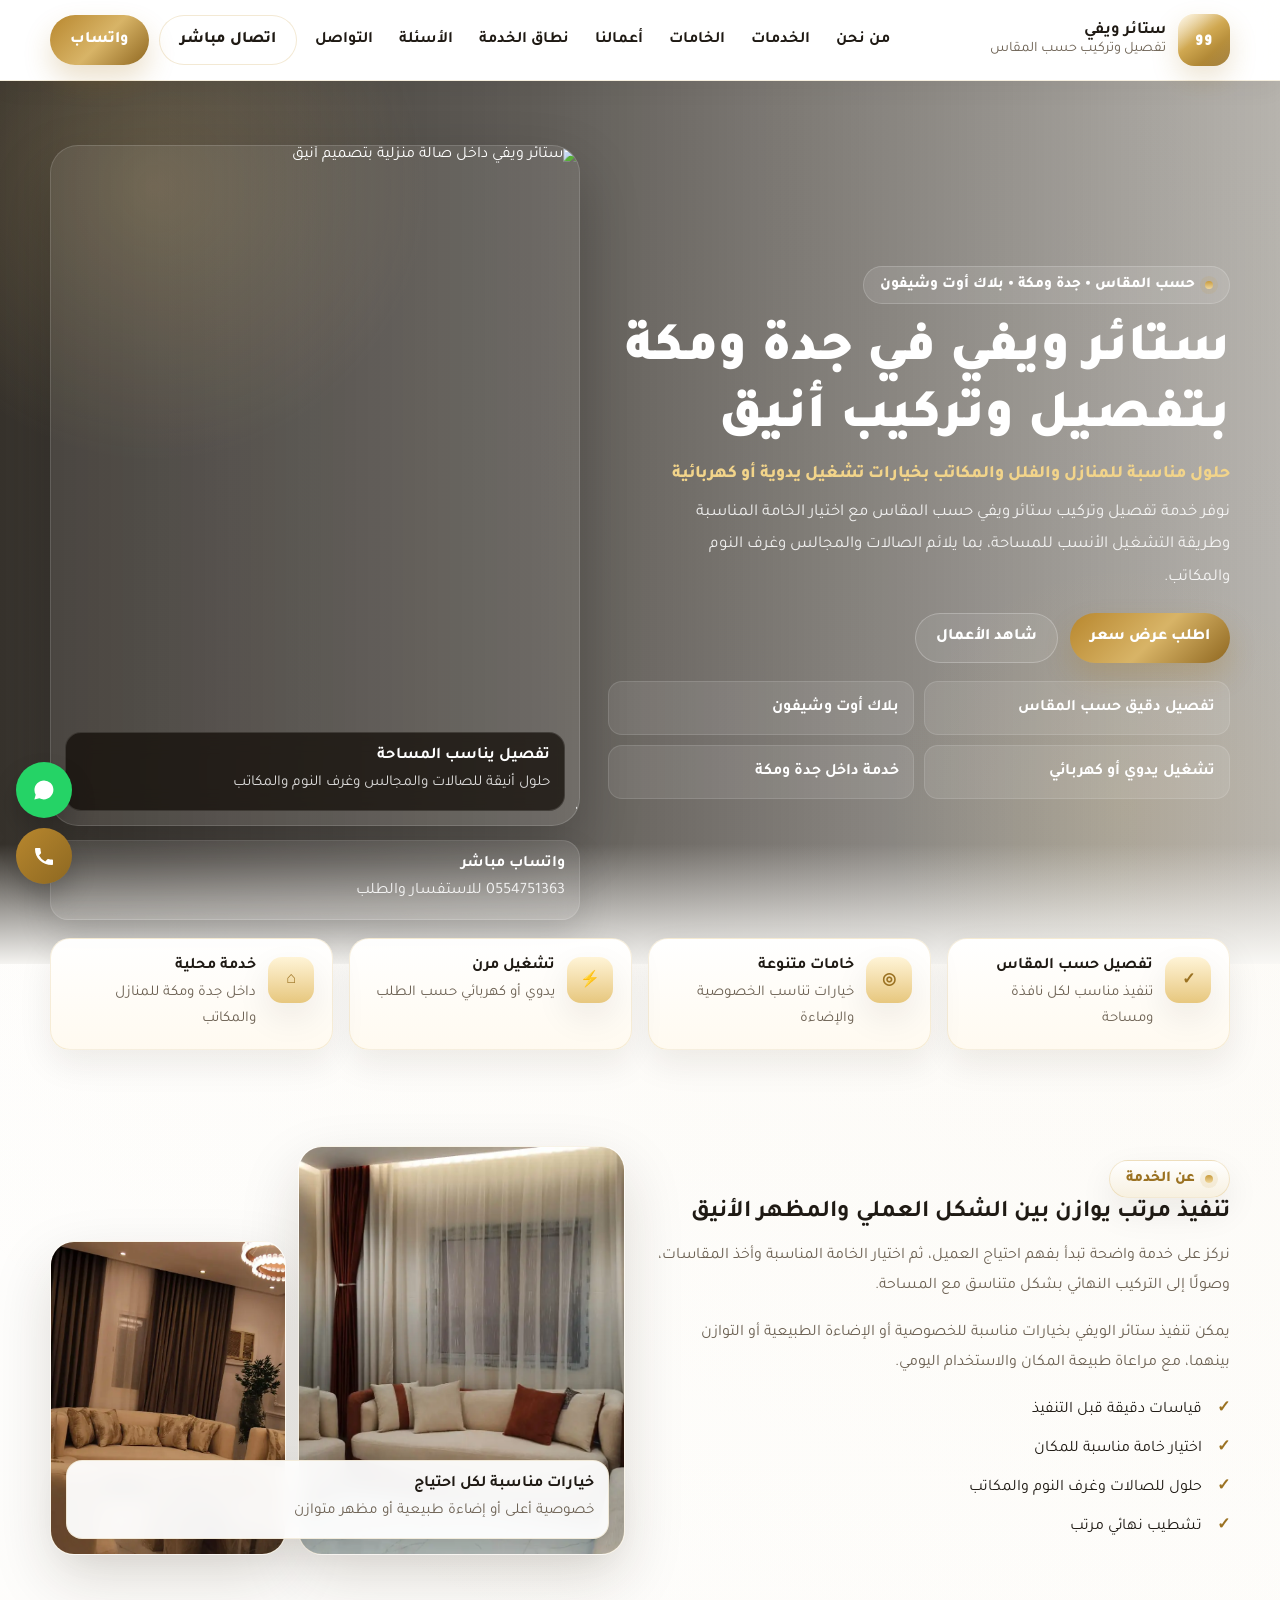
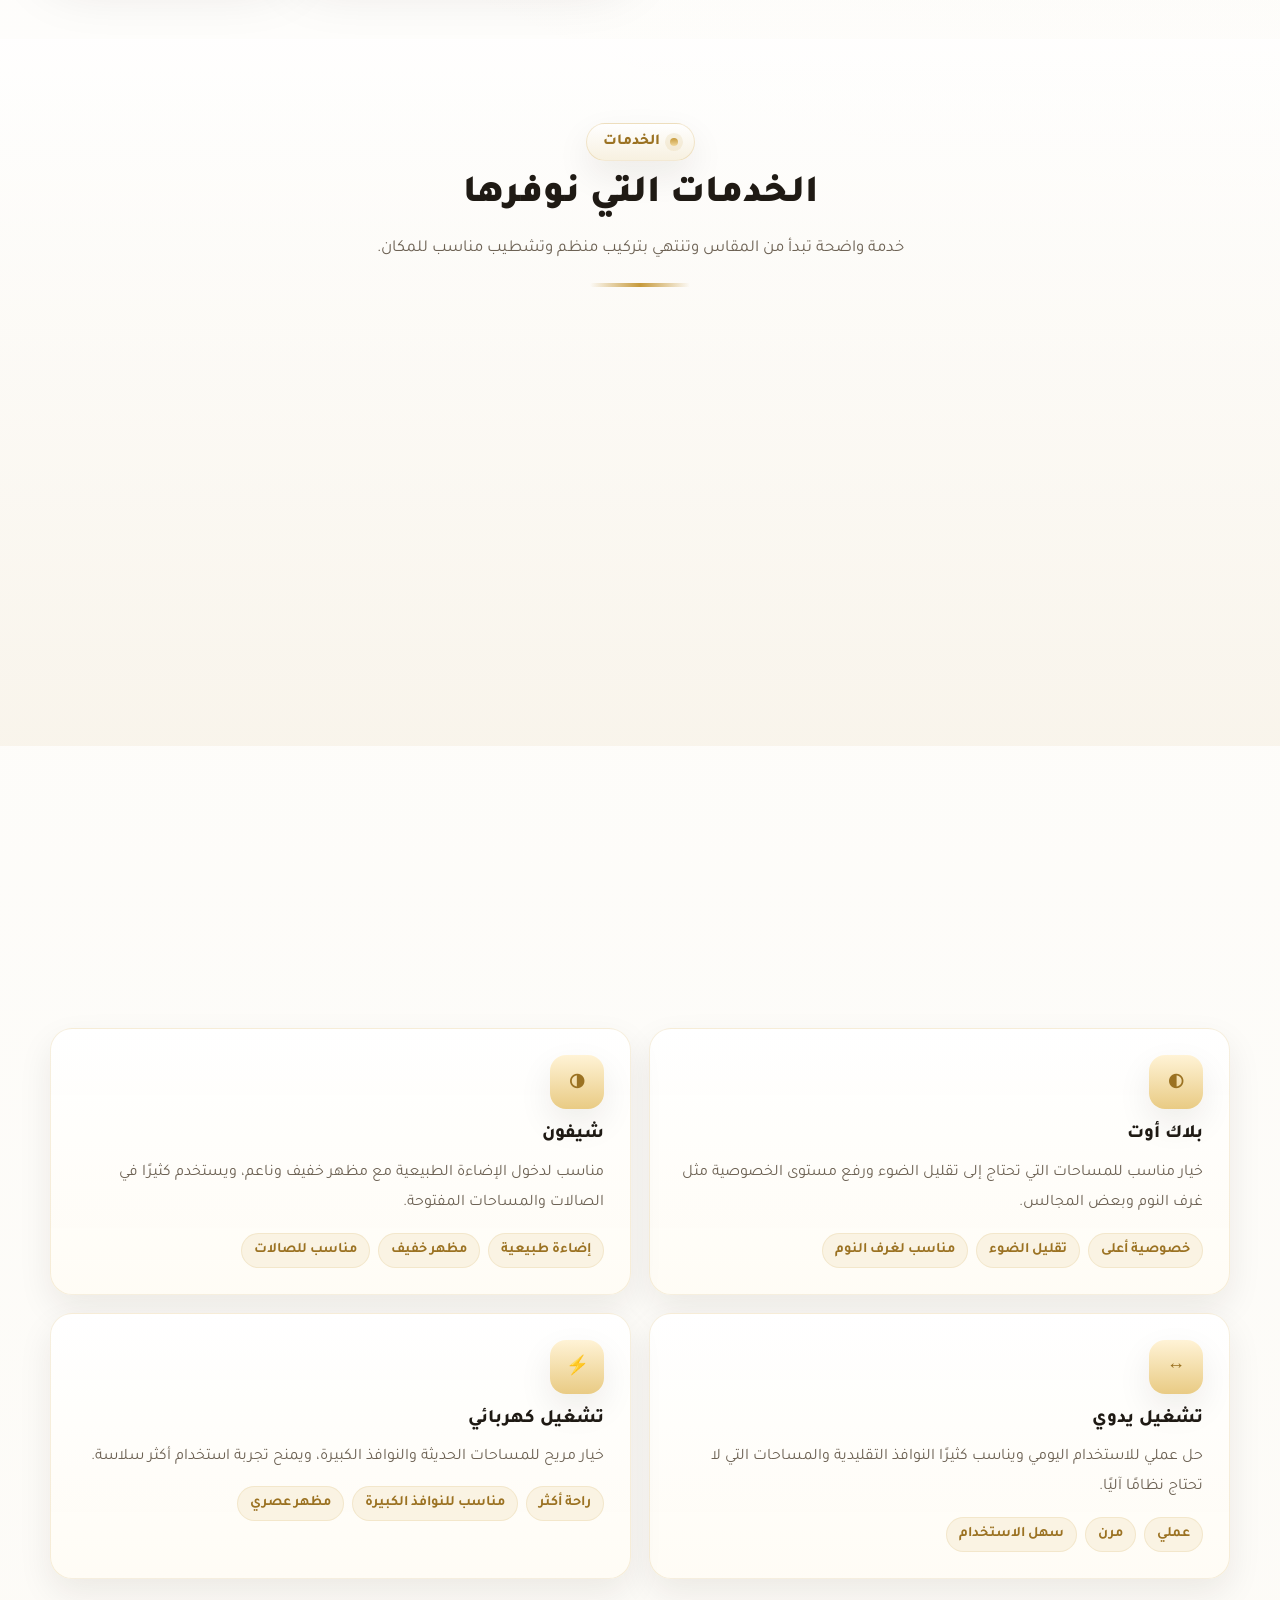
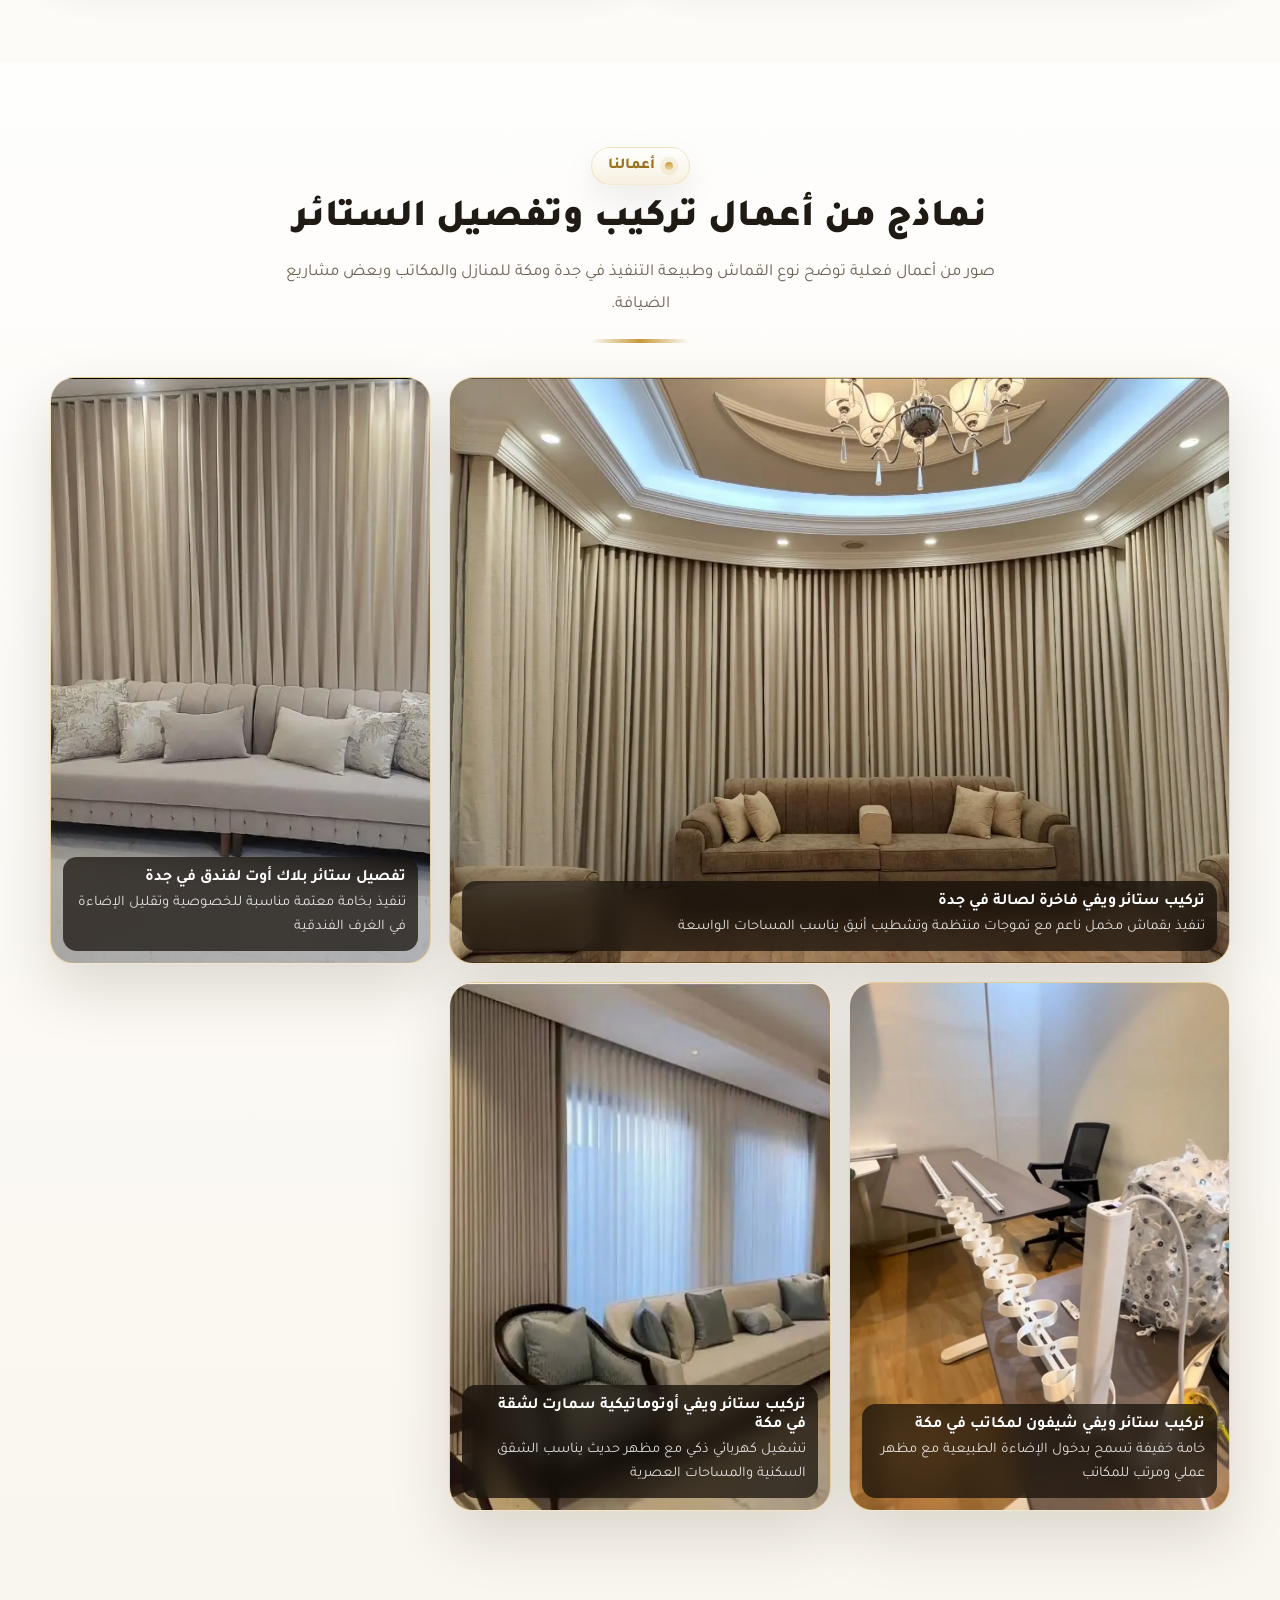
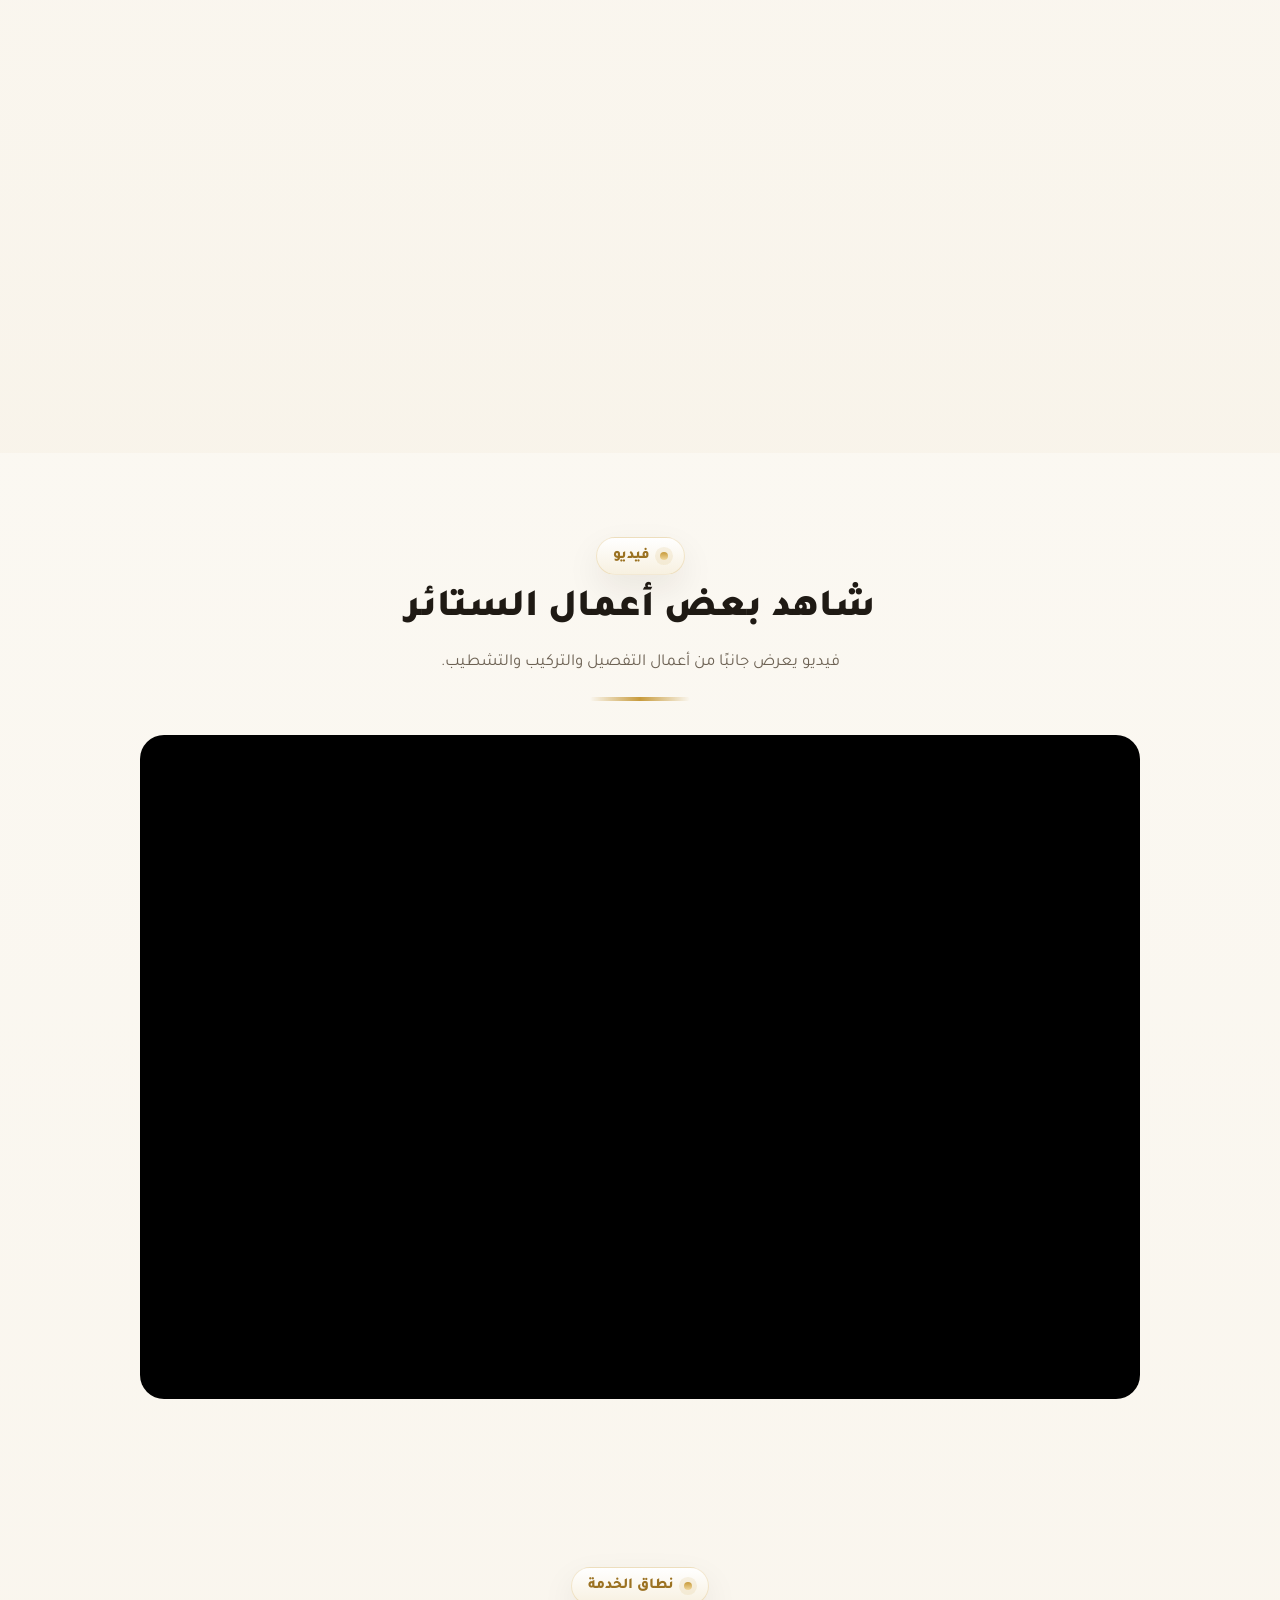
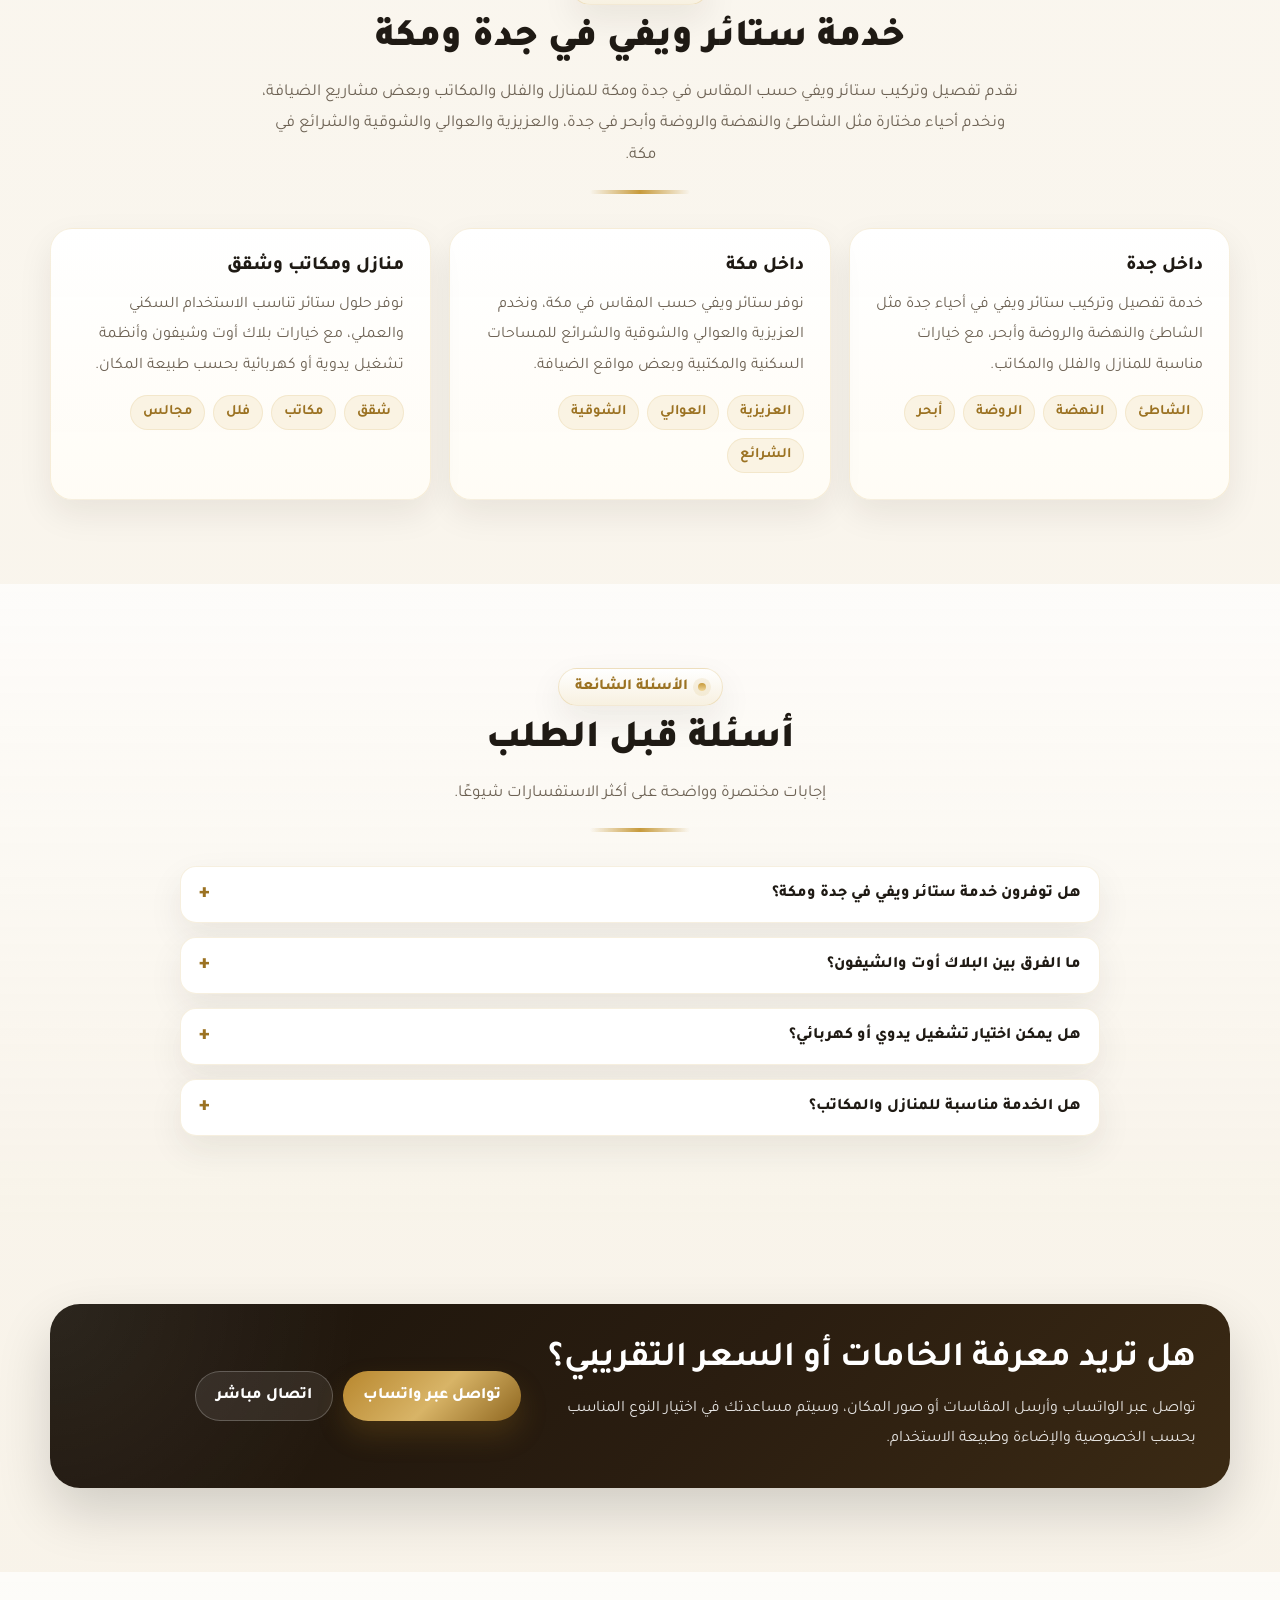
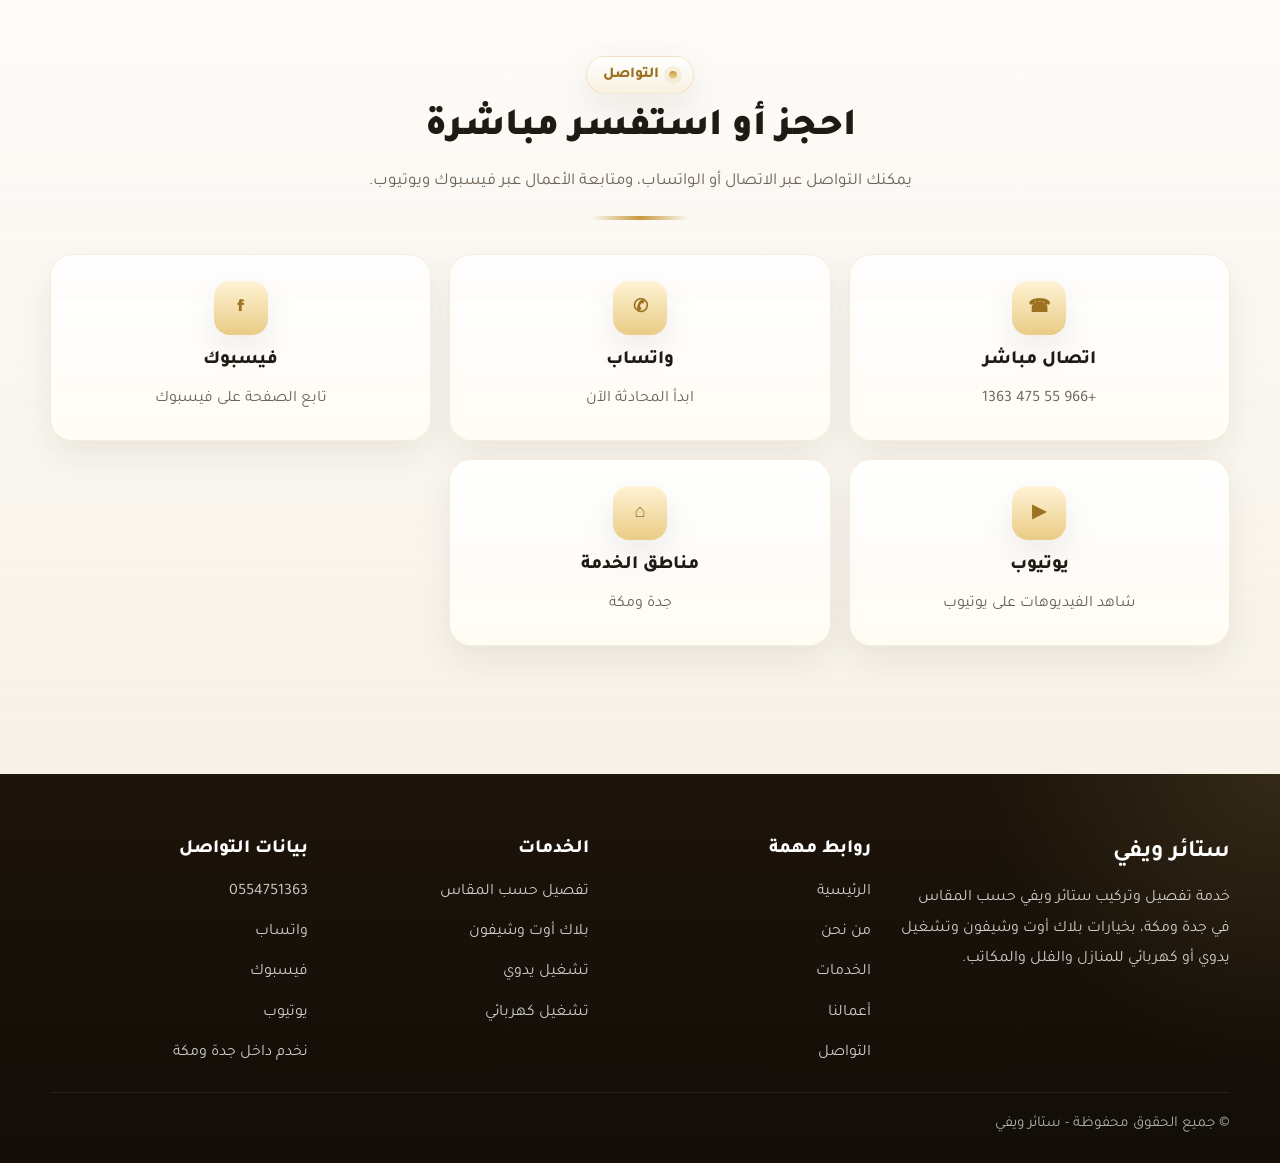
==== commit 9d18e5d0: "Update index.html" ====
--- a/index.html
+++ b/index.html
@@ -220,19 +220,21 @@
 
         <div class="hero-visual reveal">
           <div class="hero-media">
-         <img
+<img
+  class="hero-img"
   src="assets/images/wavey-curtains-jeddah-makkah-hero-900.webp"
   srcset="
     assets/images/wavey-curtains-jeddah-makkah-hero-600.webp 600w,
     assets/images/wavey-curtains-jeddah-makkah-hero-900.webp 900w,
     assets/images/wavey-curtains-jeddah-makkah-hero-1200.webp 1200w
   "
-  sizes="(max-width: 768px) 100vw, 50vw"
+  sizes="(max-width: 767px) calc(100vw - 32px), (max-width: 1024px) calc(50vw - 32px), 560px"
   alt="ستائر ويفي داخل صالة منزلية بتصميم أنيق"
   width="1200"
   height="1500"
   fetchpriority="high"
-  decoding="async">
+  decoding="async">"
+
             <div class="hero-overlay">
               <strong>تفصيل يناسب المساحة</strong>
               <span>حلول أنيقة للصالات والمجالس وغرف النوم والمكاتب</span>
@@ -715,4 +717,4 @@
 
   <script src="./assets/js/script.js"></script>
 </body>
-</html>+</html>
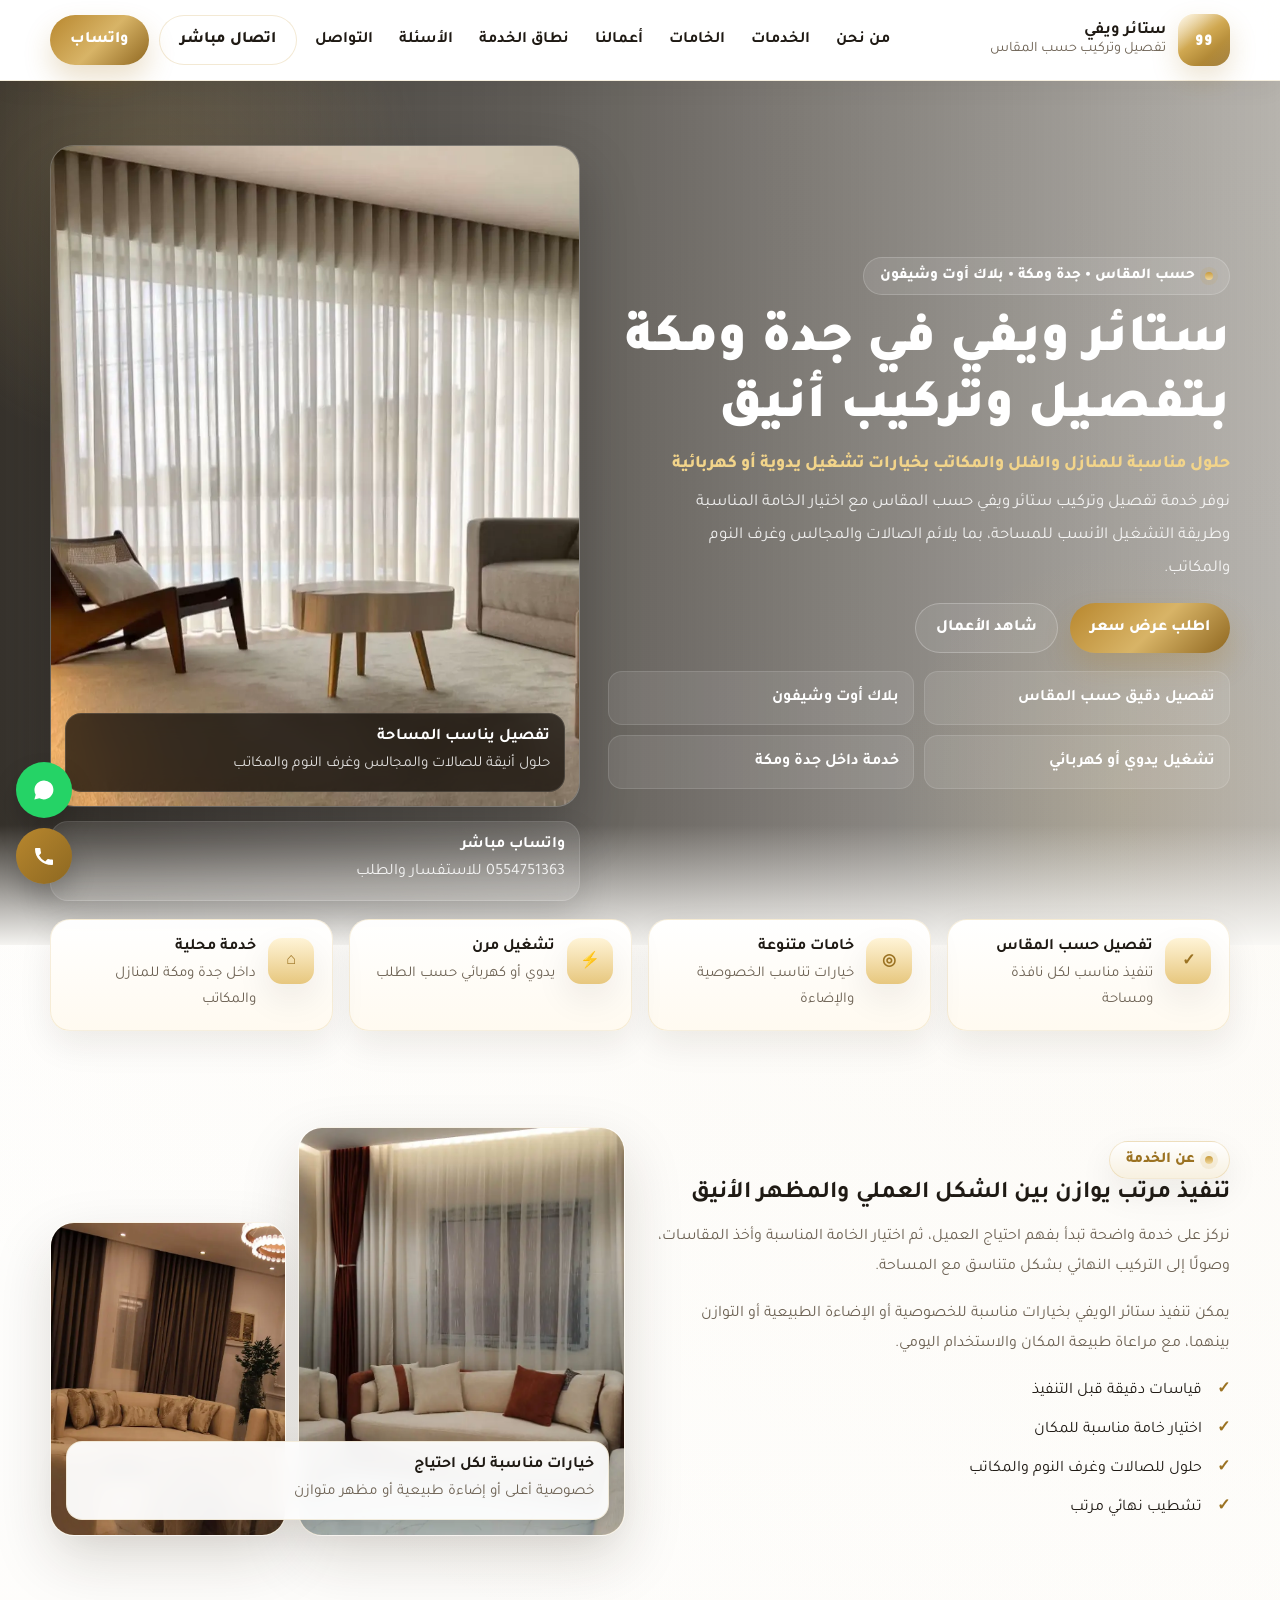
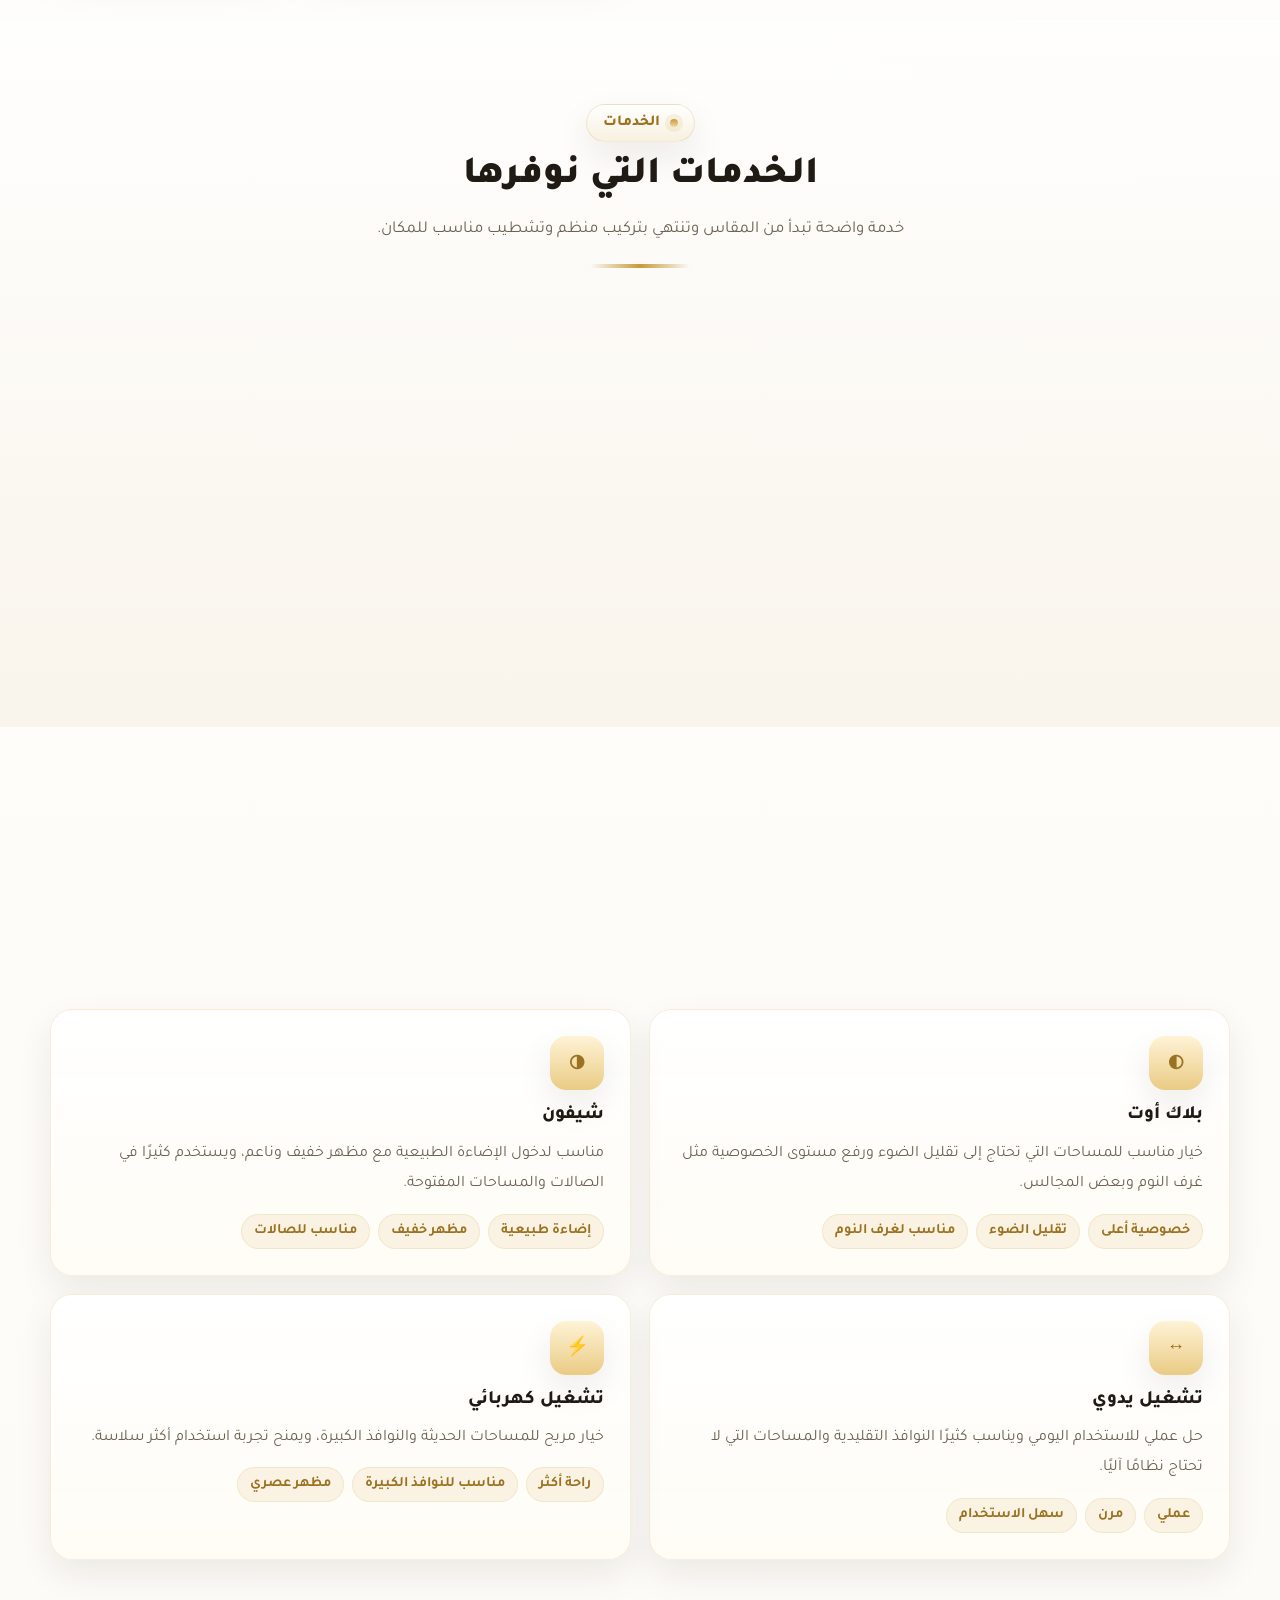
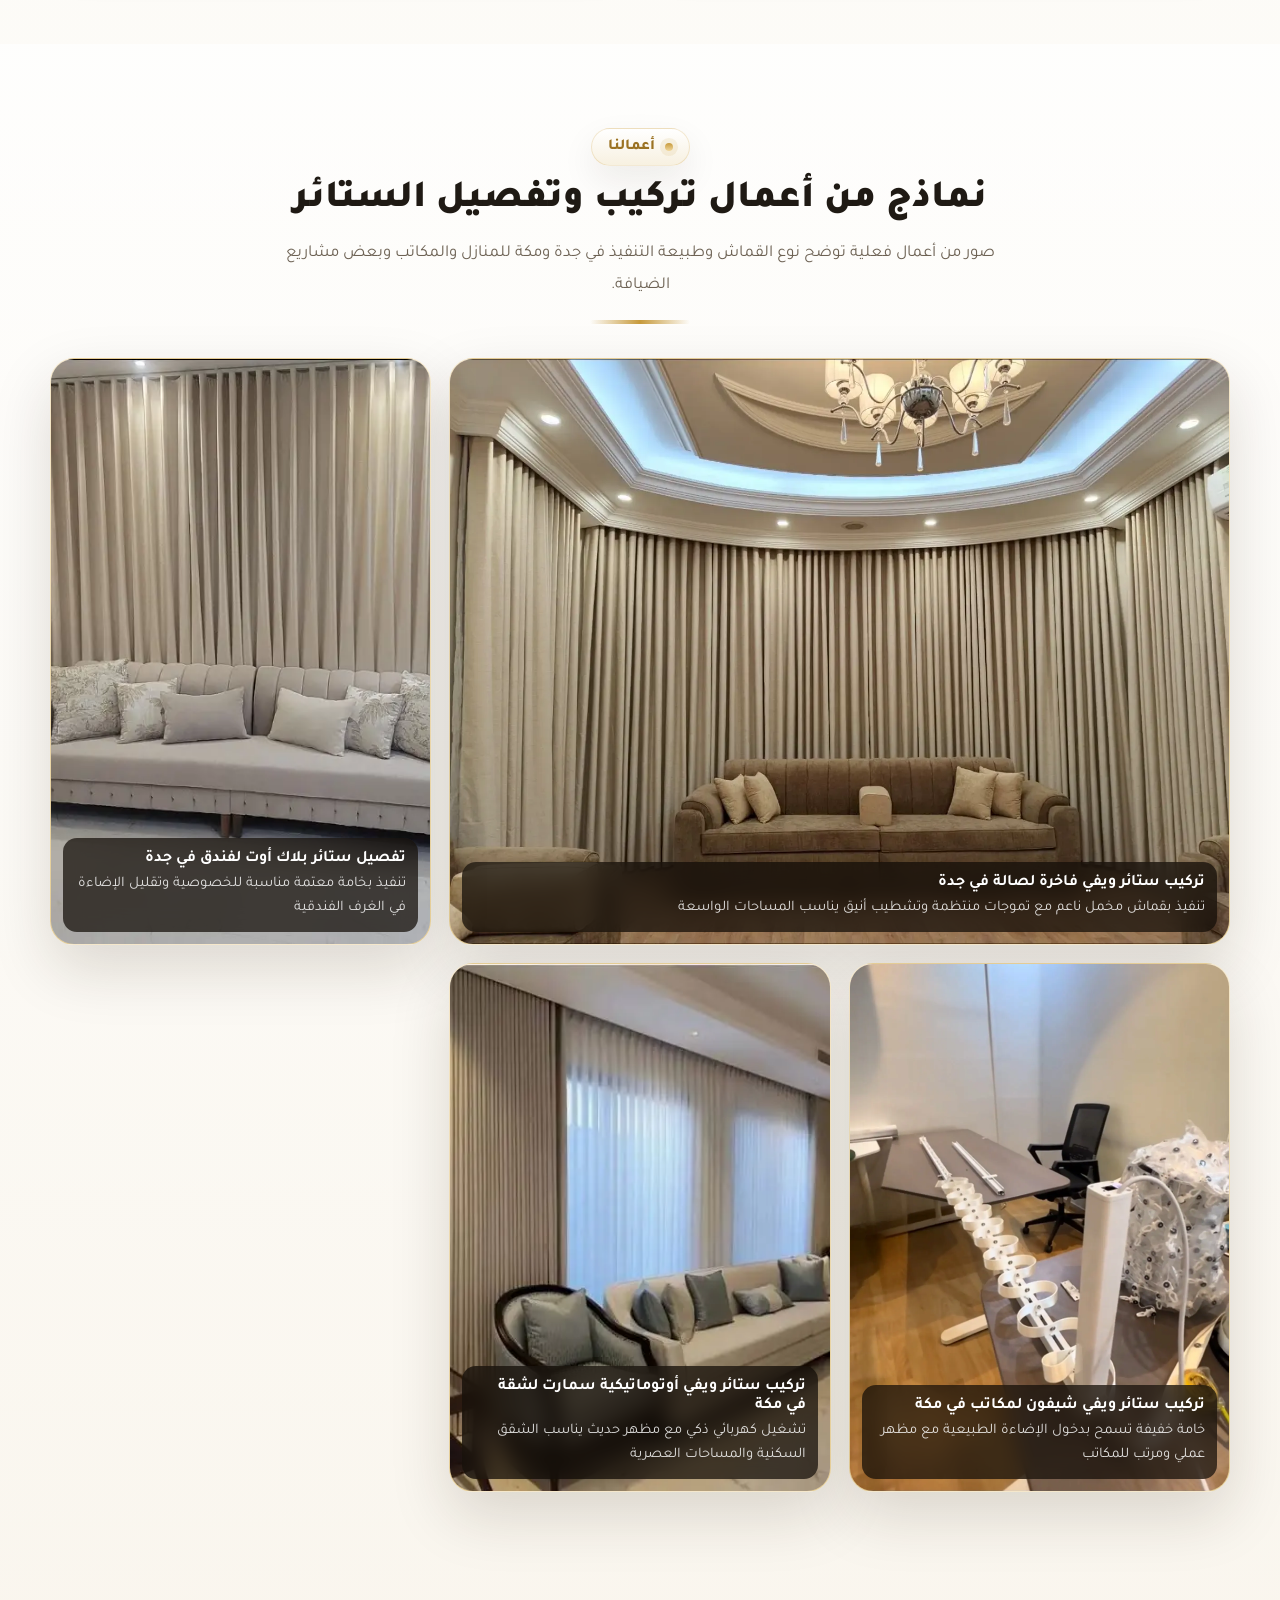
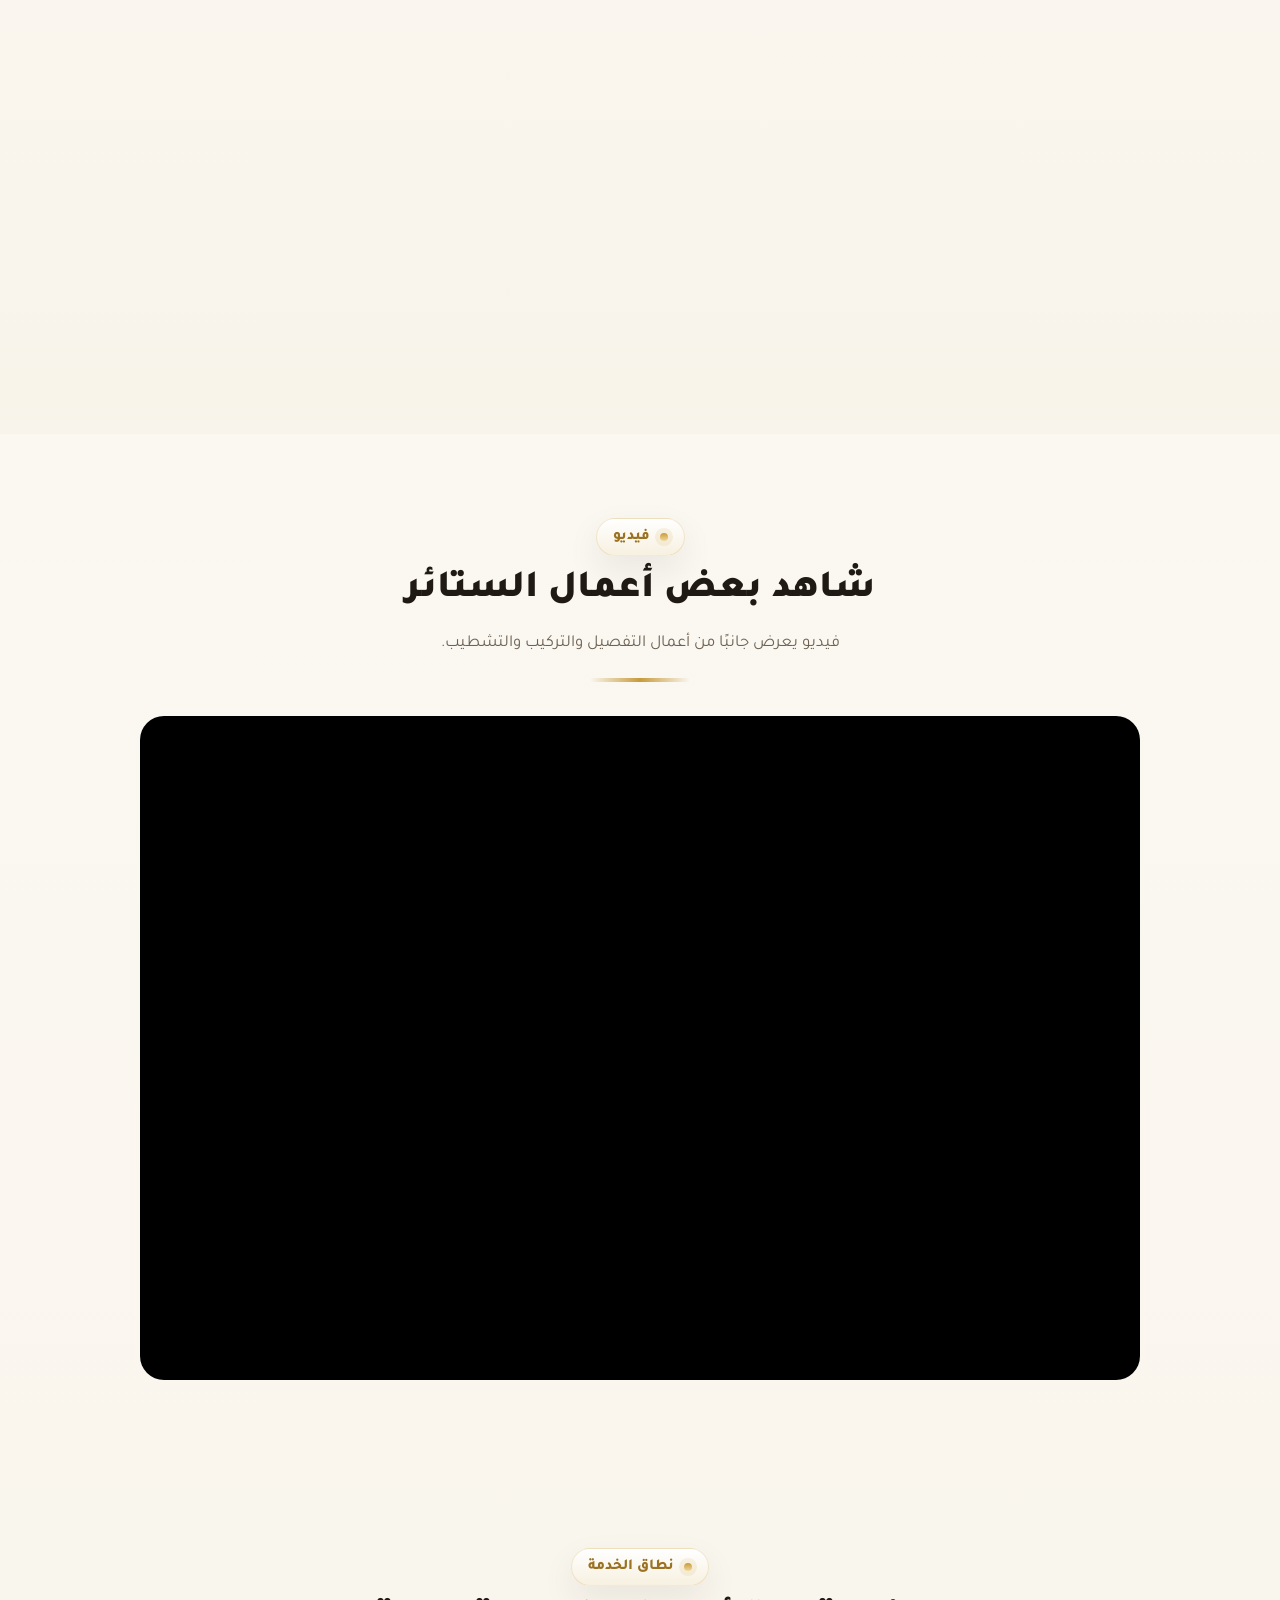
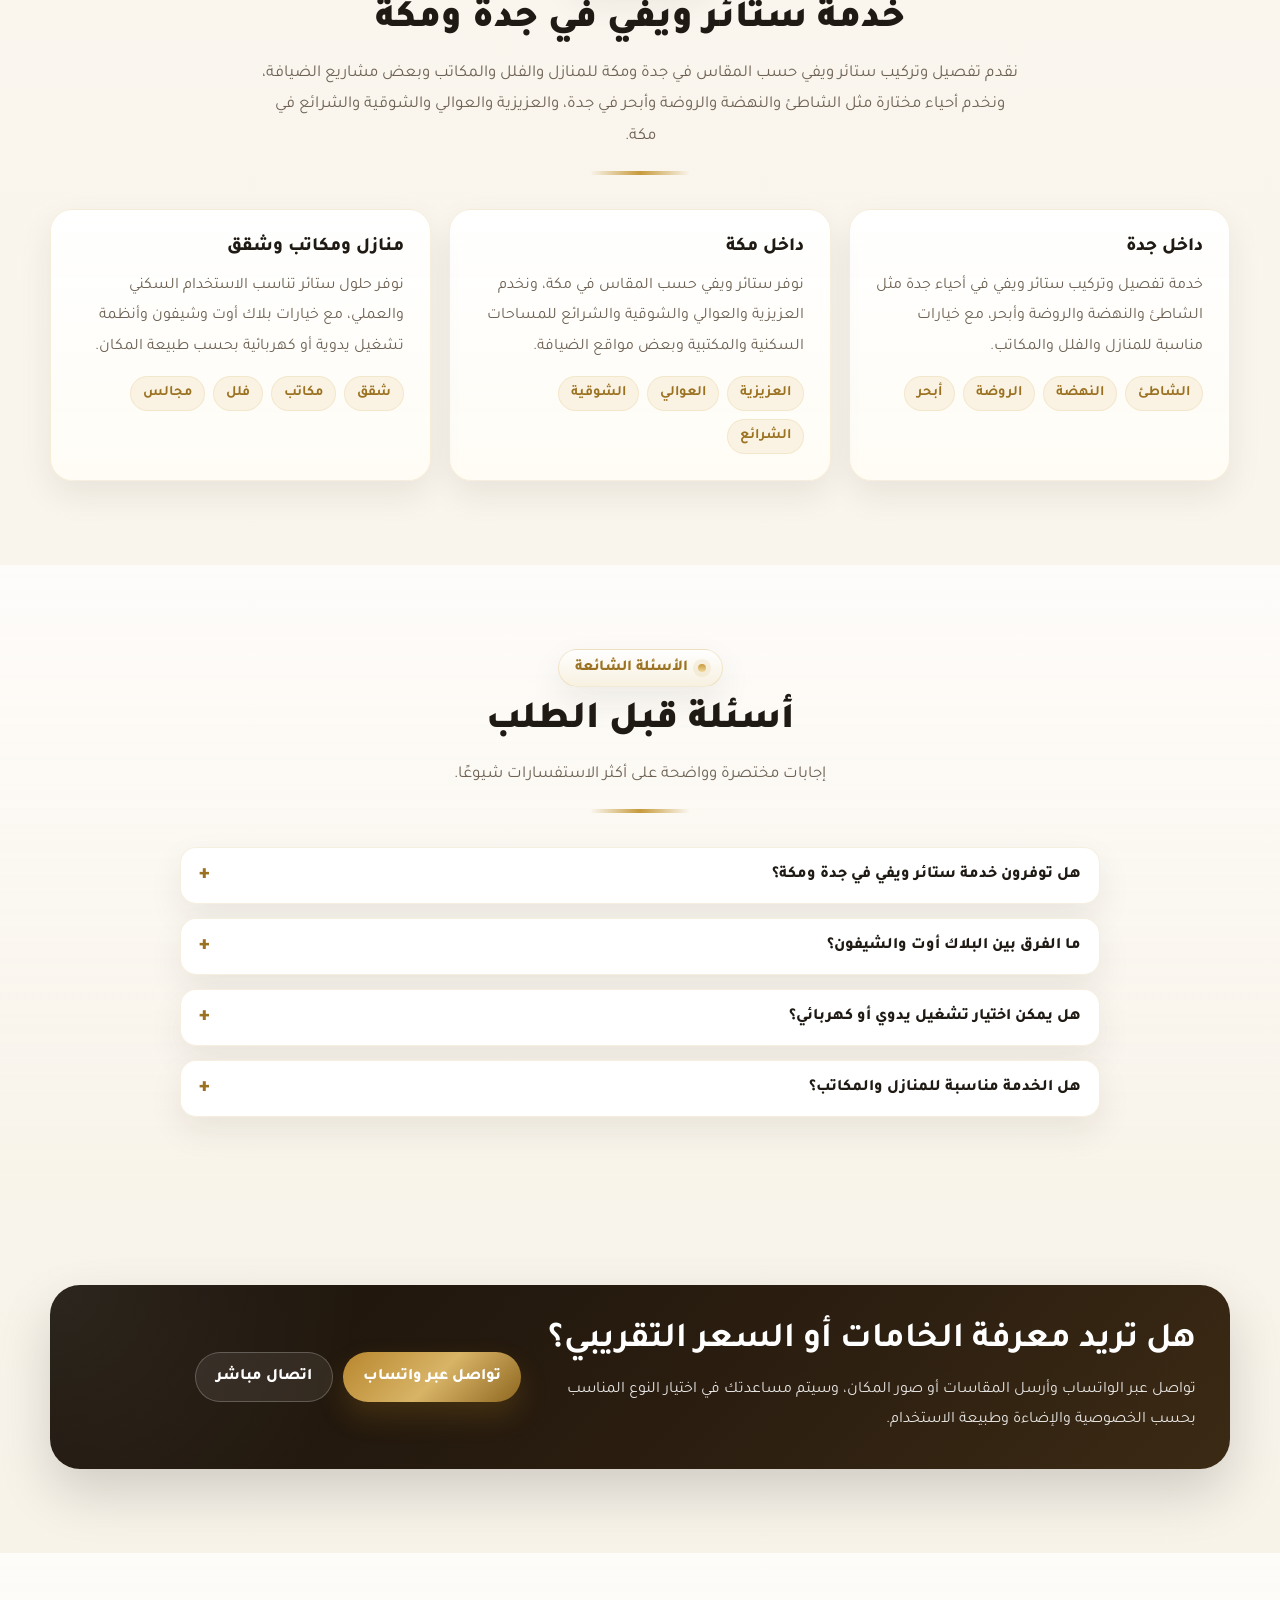
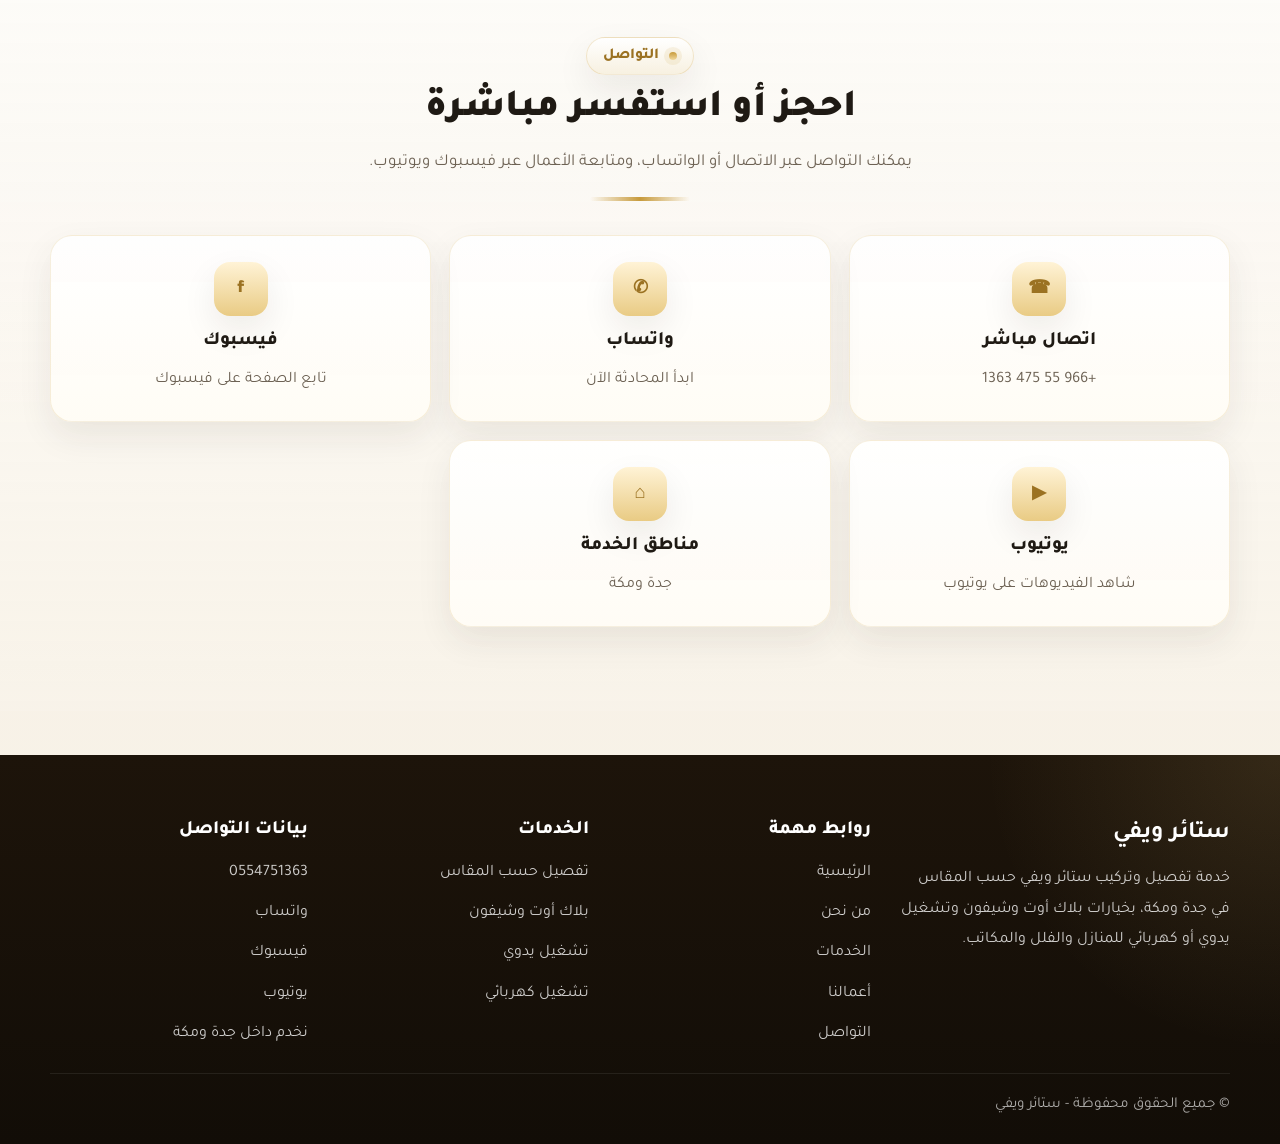
==== commit a823520e: "Update index.html" ====
--- a/index.html
+++ b/index.html
@@ -194,59 +194,53 @@
   </header>
 
   <main>
-    <section class="hero" id="home">
-      <div class="container hero-grid">
-        <div class="hero-content reveal">
-          <span class="eyebrow">حسب المقاس • جدة ومكة • بلاك أوت وشيفون</span>
-          <h1>ستائر ويفي في جدة ومكة بتفصيل وتركيب أنيق</h1>
-          <div class="hero-sub">حلول مناسبة للمنازل والفلل والمكاتب بخيارات تشغيل يدوية أو كهربائية</div>
-          <p>
-            نوفر خدمة تفصيل وتركيب ستائر ويفي حسب المقاس مع اختيار الخامة المناسبة وطريقة التشغيل الأنسب
-            للمساحة، بما يلائم الصالات والمجالس وغرف النوم والمكاتب.
-          </p>
-
-          <div class="hero-actions">
-            <a class="btn btn-primary" href="https://wa.me/966554751363" target="_blank" rel="noopener">اطلب عرض سعر</a>
-            <a class="btn btn-outline" href="#works">شاهد الأعمال</a>
-          </div>
-
-          <div class="hero-points">
-            <div class="hero-point">تفصيل دقيق حسب المقاس</div>
-            <div class="hero-point">بلاك أوت وشيفون</div>
-            <div class="hero-point">تشغيل يدوي أو كهربائي</div>
-            <div class="hero-point">خدمة داخل جدة ومكة</div>
-          </div>
-        </div>
-
-        <div class="hero-visual reveal">
-          <div class="hero-media">
-<img
-  class="hero-img"
-  src="assets/images/wavey-curtains-jeddah-makkah-hero-900.webp"
-  srcset="
-    assets/images/wavey-curtains-jeddah-makkah-hero-600.webp 600w,
-    assets/images/wavey-curtains-jeddah-makkah-hero-900.webp 900w,
-    assets/images/wavey-curtains-jeddah-makkah-hero-1200.webp 1200w
-  "
-  sizes="(max-width: 767px) calc(100vw - 32px), (max-width: 1024px) calc(50vw - 32px), 560px"
-  alt="ستائر ويفي داخل صالة منزلية بتصميم أنيق"
-  width="1200"
-  height="1500"
-  fetchpriority="high"
-  decoding="async">"
-
-            <div class="hero-overlay">
-              <strong>تفصيل يناسب المساحة</strong>
-              <span>حلول أنيقة للصالات والمجالس وغرف النوم والمكاتب</span>
-            </div>
-          </div>
-          <div class="hero-badge">
-            <strong>واتساب مباشر</strong>
-            <span>0554751363 للاستفسار والطلب</span>
-          </div>
-        </div>
-      </div>
-    </section>
+<section class="hero" id="home">
+  <div class="container hero-grid">
+    <div class="hero-content reveal">
+      <span class="eyebrow">حسب المقاس • جدة ومكة • بلاك أوت وشيفون</span>
+      <h1>ستائر ويفي في جدة ومكة بتفصيل وتركيب أنيق</h1>
+      <div class="hero-sub">حلول مناسبة للمنازل والفلل والمكاتب بخيارات تشغيل يدوية أو كهربائية</div>
+      <p>
+        نوفر خدمة تفصيل وتركيب ستائر ويفي حسب المقاس مع اختيار الخامة المناسبة وطريقة التشغيل الأنسب
+        للمساحة، بما يلائم الصالات والمجالس وغرف النوم والمكاتب.
+      </p>
+
+      <div class="hero-actions">
+        <a class="btn btn-primary" href="https://wa.me/966554751363" target="_blank" rel="noopener">اطلب عرض سعر</a>
+        <a class="btn btn-outline" href="#works">شاهد الأعمال</a>
+      </div>
+
+      <div class="hero-points">
+        <div class="hero-point">تفصيل دقيق حسب المقاس</div>
+        <div class="hero-point">بلاك أوت وشيفون</div>
+        <div class="hero-point">تشغيل يدوي أو كهربائي</div>
+        <div class="hero-point">خدمة داخل جدة ومكة</div>
+      </div>
+    </div>
+
+    <div class="hero-visual reveal">
+      <div class="hero-media">
+        <img
+          class="hero-img"
+          src="assets/images/wavey-curtains-jeddah-makkah-hero-900.webp"
+          alt="ستائر ويفي داخل صالة منزلية بتصميم أنيق"
+          width="1200"
+          height="1500"
+          fetchpriority="high"
+          decoding="async">
+        <div class="hero-overlay">
+          <strong>تفصيل يناسب المساحة</strong>
+          <span>حلول أنيقة للصالات والمجالس وغرف النوم والمكاتب</span>
+        </div>
+      </div>
+
+      <div class="hero-badge">
+        <strong>واتساب مباشر</strong>
+        <span>0554751363 للاستفسار والطلب</span>
+      </div>
+    </div>
+  </div>
+</section>
 
     <section class="trust-bar">
       <div class="container trust-grid">
--- a/assets/css/style.css
+++ b/assets/css/style.css
@@ -1328,4 +1328,24 @@
   width: 100%;
   height: 100%;
   border: 0;
-}+}
+
+
+.hero-media img,
+.hero-img {
+  display: block;
+  width: 100%;
+  height: auto;
+  object-fit: cover;
+}
+
+.hero-media {
+  width: 100%;
+  overflow: hidden;
+  border-radius: 24px;
+}
+
+.hero-visual,
+.hero-content {
+  min-width: 0;
+}
